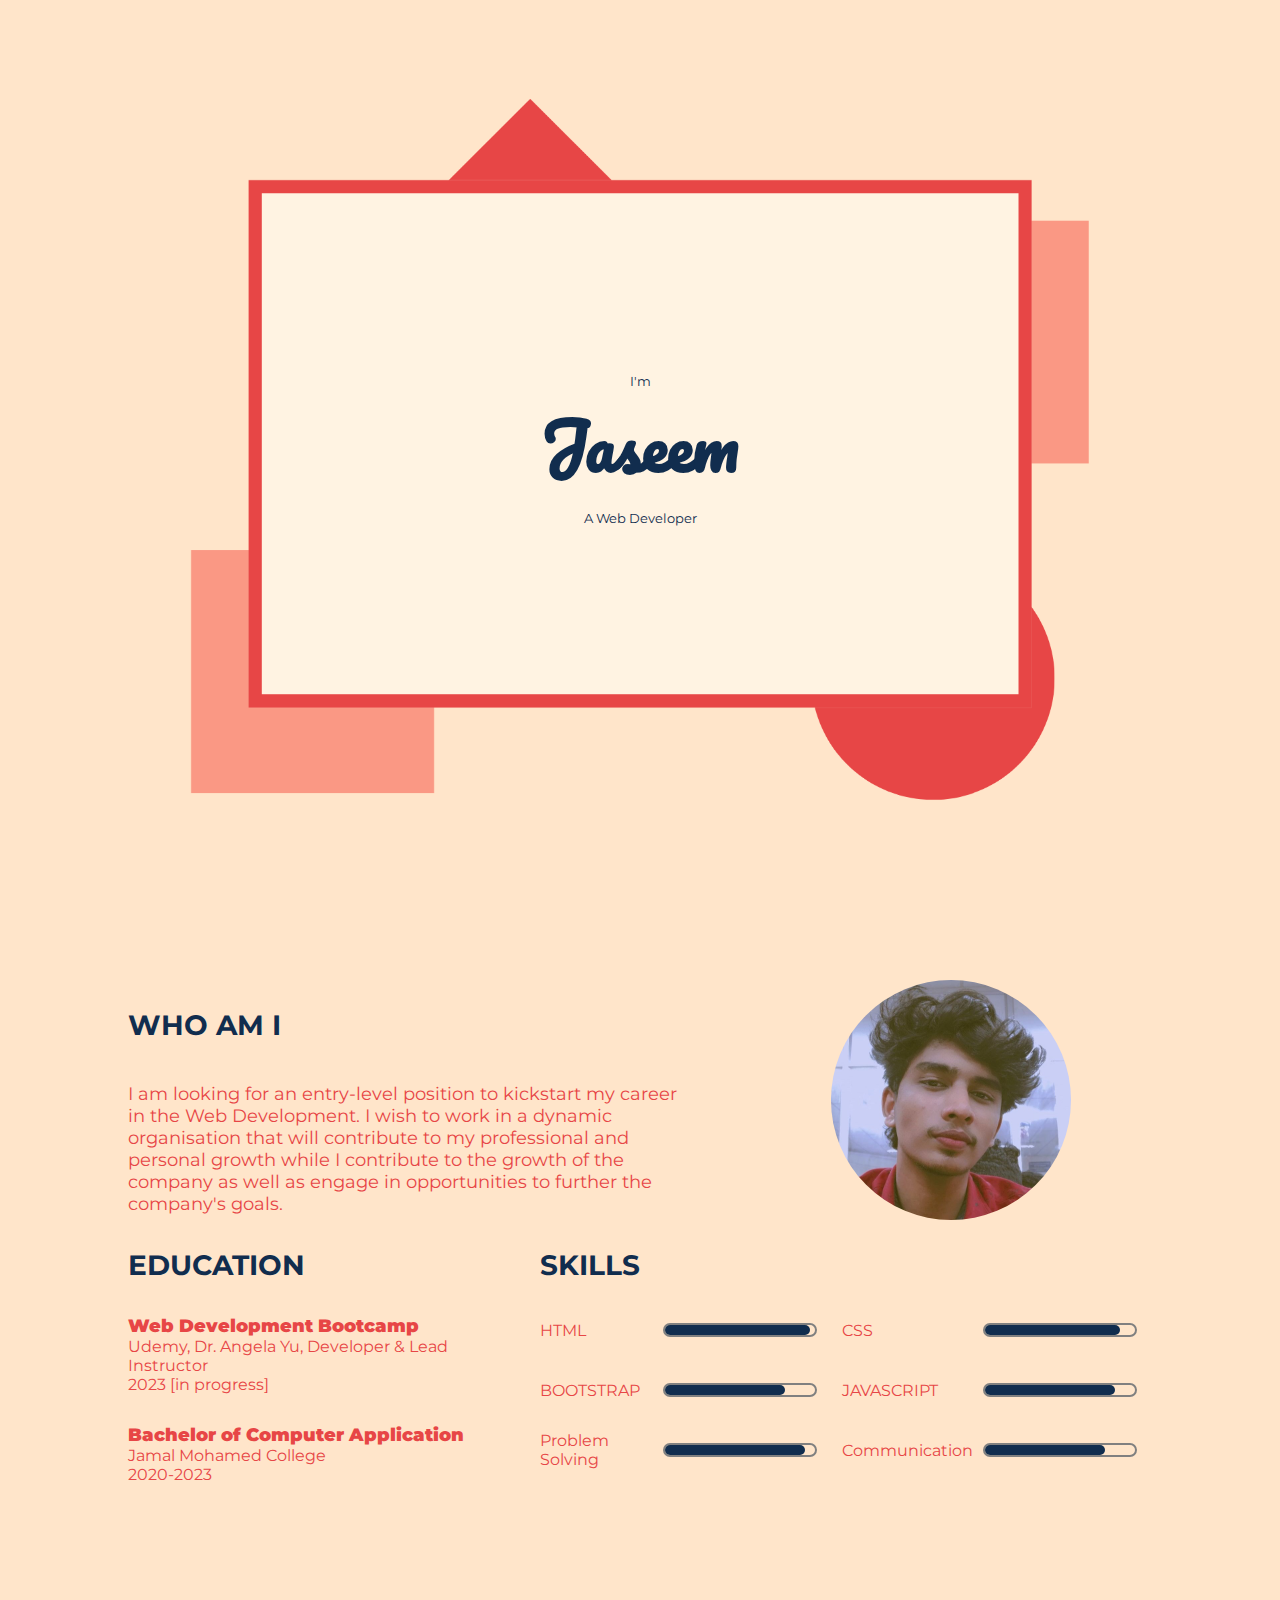
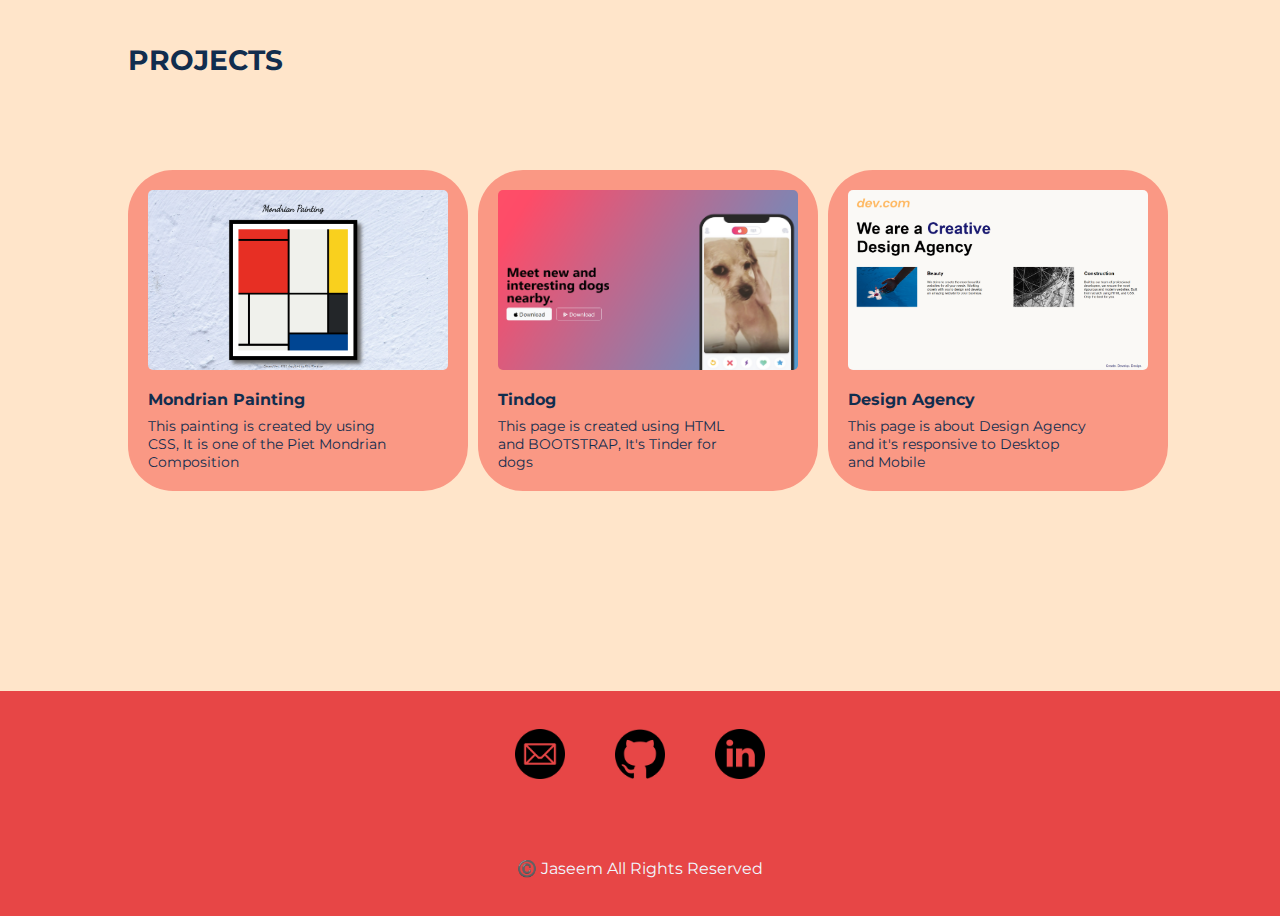
==== index.html @ bd9bafa2 "Add files via upload" ====
<!DOCTYPE html>
<html lang="en">
<head>
    <meta charset="UTF-8">
    <meta name="viewport" content="width=device-width,initial-scale=1">
    <title>Portfolio</title>
    <link rel="preconnect" href="https://fonts.googleapis.com">
    <link rel="preconnect" href="https://fonts.gstatic.com" crossorigin>
    <link href="https://fonts.googleapis.com/css2?family=Montserrat&family=Pacifico&display=swap" rel="stylesheet">
    <link rel="stylesheet" href="./style.css">
    <link rel="shortcut icon" href="img/favicon.png" type="image/x-icon">
</head>
<body>
    <section class="container-one">
        <div class="hero">
            <img src="./img/background-design.png" alt="design" width="950px" draggable="false" class="design-photo">
            <div class="hero-content">
                <p>I'm</p>
                <h1>Jaseem</h1>
                <p>A Web Developer</p>
            </div>
        </div>
    </section>

    
    <section class="container-two">
        <div class="resume">

            <h2 class="sub-heading about-me-heading">WHO AM I</h2>
            
            <div class="profile">
                <img src="./img/profile.jpg" alt="profile" class="profile-photo">
            </div>

            <div class="about-me">
                <p class="about-me-desc">I am looking for an entry-level position to kickstart my career in the Web Development. I wish to work in a dynamic
                    organisation that will contribute to my professional and personal growth while I contribute to the growth of the company
                    as well as engage in opportunities to further the company's goals.</p>
            </div>

            <h2 class="sub-heading education-heading">EDUCATION</h2>

            <div class="education">
                <div class="course">
                    <p class="course-name" >Web Development Bootcamp</p>
                    <p class="course-tutor">Udemy, Dr. Angela Yu, Developer & Lead Instructor <br>
                    2023 [in progress]</p>
                </div>
                <div class="course">
                    <p class="course-name">Bachelor of Computer Application</p>
                    <p class="course-tutor">Jamal Mohamed College <br>
                    2020-2023</p>
                </div>
            </div>

            <h2 class="sub-heading skills-heading"> SKILLS</h2>

            <div class="skills">
                
                    <p class="skill">HTML</p>
                    <div class="outline one">
                        <div class="progress-bar html-bar"></div>
                    </div>
                
                    <p class="skill">CSS</p>
                    <div class="outline two">
                        <div class="progress-bar css-bar"></div>
                    </div>
                
                    <p class="skill">BOOTSTRAP</p>
                    <div class="outline three">
                        <div class="progress-bar bootstrap-bar"></div>
                    </div>
                
                    <p class="skill">JAVASCRIPT</p>
                    <div class="outline four">
                        <div class="progress-bar javascript-bar"></div>
                    </div>
                
                    <p class="skill">Problem Solving</p>
                    <div class="outline five">
                        <div class="progress-bar problem-solving-bar"></div>
                    </div>
                
                    <p class="skill">Communication</p>
                    <div class="outline six">
                        <div class="progress-bar communication-bar"></div>
                    </div>
                
            </div>
        </div>
    </section>
    <section class="container-three">
        <div class="projects-container">
            <h2 class="sub-heading project-heading">PROJECTS</h2>
            <div class="projects-list">
                <div class="project">
                    <a href="./Projects/Mondrian Paint/index.html">
                        <img src="./img/mondrian-painting.png" alt="Mondrian Painting">
                    </a> 
                    <h3>Mondrian Painting</h3>
                    <p>This painting is created by using CSS, It is one of the Piet Mondrian Composition</p>
                </div>
                <div class="project">
                    <a href="./Projects/Tindog/index.html">
                        <img src="./img/tindog.png" alt="Tindog">
                    </a>
                    <h3>Tindog</h3>
                    <p>This page is created using HTML and BOOTSTRAP, It's Tinder for dogs</p>
                </div>
                <div class="project">
                    <a href="./Projects/Web Agency/index.html">
                        <img src="./img/design-agency.png" alt="Design Agency">
                    </a>
                    <h3>Design Agency</h3>
                    <p>This page is about Design Agency and it's responsive to Desktop and Mobile</p>
                </div>
            </div>
        </div>
    </section>

    <section class="footer">
    <div class="footer-container">
        <div class="links">
            <a href="mailto:jaseem.bca@gmail.com">
                <img src="./img/email.png" alt="e-mail">
            </a>
            <a href="https://github.com/JaseemProf">
                <img src="./img/github.png" alt="github">
            </a>
            <a href="https://www.linkedin.com/in/jaseemprof/">
                <img src="./img/linkedin.png" alt="linkedin">
            </a>
            
            
        </div>

        <p class="copyright">©️ Jaseem All Rights Reserved</p>
    </div>
    </section>
</body>
</html>
---- style.css ----
body{
    margin: 0;
    background-color: #FFE5CA;
}

h1{
    font-family: 'Pacifico', cursive;
}
h2,h3,p{
    font-family: 'Montserrat', sans-serif;
}

/* Heroes Section */

.hero {
    height: 100vh;
    display: flex;
    justify-content: center;
    align-items: center;

}

.design-photo {
    position: absolute;
}

.hero-content {
    position: relative;
    display: flex;
    flex-direction: column;
    align-items: center;
    color: #112D4E;
}

.hero-content h1 {
    font-size: 50px;
    margin: 0;
    margin-bottom: 10px;
}

.hero-content p {
    margin: 0;
}

/* Resume Section */

.container-two{
    height: 80vh;
    width: 100%;
    display: flex;
    justify-content: center;
    align-items: center;
}

.resume{
    width: 80%;
    display: grid;
    grid-template: 70px 150px 50px 250px / 2fr 200px 2fr;
    gap: 10px;
}

.about-me-heading{
    grid-column: span 2;
}
.about-me{
    grid-column: span 2;
}


.profile{
    grid-row: span 2;
    display: flex;
    justify-content: center;
    align-items: center;
}
.profile-photo{
    width: 15rem;
    border-radius: 50%;
}

.skills-heading{
    grid-column: span 2;
}
.education{
    order: 1;
}

.about-me-desc{
    color:#E74646 ;
    font-size: 18px;
    width: 90%;
}

.course p{
    margin: 0;
}
.course{
    margin-top: 30px;
}

.course-name{
    color: #E74646;
    font-weight: 900;
    font-size: 18px;
    margin-bottom: 0;
}
.course-tutor{
    color: #E74646;
}

.skills{
    order: 2;
    grid-column: span 2;
    display: grid;
    grid-template: 1fr 1fr 1fr 1fr / 2fr 3fr 2fr 3fr;
    gap: 10px;
    margin-top: 20px;
}

.sub-heading{
    font-size: 28px;    
    color: #112D4E;
}

.outline {
    border: 2px solid gray;
    border-radius: 20px;
    width: 150px;
    height: 10px;
    margin: auto 0;
}
.skill{
    margin: auto 0;
    color: #E74646;
}


.progress-bar {
    height: 10px;
    border-radius: 20px;
    background-color: #112D4E;
}

.html-bar {
    width: 145px;
}

.css-bar {
    width: 135px;
}

.bootstrap-bar {
    width: 120px;
}

.javascript-bar {
    width: 130px;
}

.problem-solving-bar {
    width: 140px;
}
.communication-bar {
    width: 120px;
}

/* Project Section */

.container-three{
    
    display: flex;
    justify-content: center;
    align-items: center;
}

.projects-container{
    display: grid;
    grid-template: 150px auto / auto;
    width: 80%;
}

.project-heading{
    margin-bottom: 40px;
}

.projects-list{
    display: flex;
    gap: 10px;
    justify-content: space-between;
}

.project{
    width: 300px;
    background-color: #FA9884;
    padding: 20px;
    border-radius: 45px;
    color: #112D4E;
}

.project img{
    width: 300px;
    height: 180px;
    border-radius: 5px;

}

.project h3{
    margin-bottom: 8px;
    font-size: 16px;
}

.project p{
    margin: 0;
    width: 80%;
    font-size: 14px;
}

/* Footer Section */

.footer-container{
    height: 25vh;
    background-color: #E74646;
    margin-top: 200px;
    display: flex;
    flex-direction: column;
    align-items: center;
    justify-content: space-around;
}
.links{
    min-width: 250px;
    display: flex;
    justify-content: space-between;
    align-items: flex-start;
}
.links img{
    width: 50px;
}
.copyright{
    margin: 0;
    color: aliceblue;
}

/* Responsive Section */

@media (max-width:1400px) {
    .design-photo {
        width: 900px;
    }

    .hero-content h1 {
        font-size: 4rem;
    }

    .hero-content p {
        font-size: 0.8rem;
    }
}

@media (max-width:1200px) {
    .design-photo {
        width: 800px;
    }

    .hero-content h1 {
        font-size: 3rem;
    }
}

@media(max-width:996px) {
    .container-two{
        height: auto;
        align-items: flex-start;
    }
    .container-three{
        /* height: auto; */
        align-items: flex-start;
    }
    .hero {
        height: 50vh;
    }
    .design-photo {
        width: 650px;
    }
    
    .hero-content h1 {
        font-size: 2.5rem;
    }

    .hero-content p {
        font-size: 0.6rem;
    }
    .resume {
        width: 80%;
        display: grid;
        /* grid-template: 60px 250px 150px 40px 200px 40px 350px / 500px; */
        grid-template: 1fr 3fr 1.5fr 1fr 2fr 1fr 5fr / 500px;
        gap: 10px;
    }
    .profile {
        grid-row: 2;
        display: inline;
    }
    .sub-heading{
        grid-column: span 2;
    }
    .education{
        order: 0;
    }
    .course{
        margin: 0;
        margin-bottom: 30px;
    }

    .skills{
        grid-template: repeat(6, 1fr) / 1fr 2fr;
        margin: 0;
    }

    .projects-container{
        grid-template: 100px auto / auto;
    }
    .projects-list{
        flex-direction: column;
        justify-content: space-around;
    }
    .project{
        width: 80%;
        margin-bottom: 30px;
    }
    .project img{
        width: 100%;
        height: auto;
    }
    .footer-container{
        margin: 0;
    }
}

@media(max-width:768px) {
    .design-photo {
        width: 500px;
    }

    .hero-content h1 {
        font-size: 2rem;
    }

}

@media (max-width:576px) {
    .hero {
        height: 50vh;
    }

    .design-photo {
        width: 300px;
    }

    .hero-content h1 {
        font-size: 1.5rem;
        margin-bottom: 5px;
    }
    .profile-photo{
        width: 150px;
    }
    .resume{
        grid-template: 0.3fr 0.5fr 1fr 0.3fr 1fr 0.3fr 2fr / 300px ;
    }
    .sub-heading{
        font-size: 1.5rem;
    }
    .about-me-desc , .education, .skill {
        font-size: 15px;
    }
    .links img{
        width: 40px;
    }
    .copyright{
        font-size: 12px;
    }



}
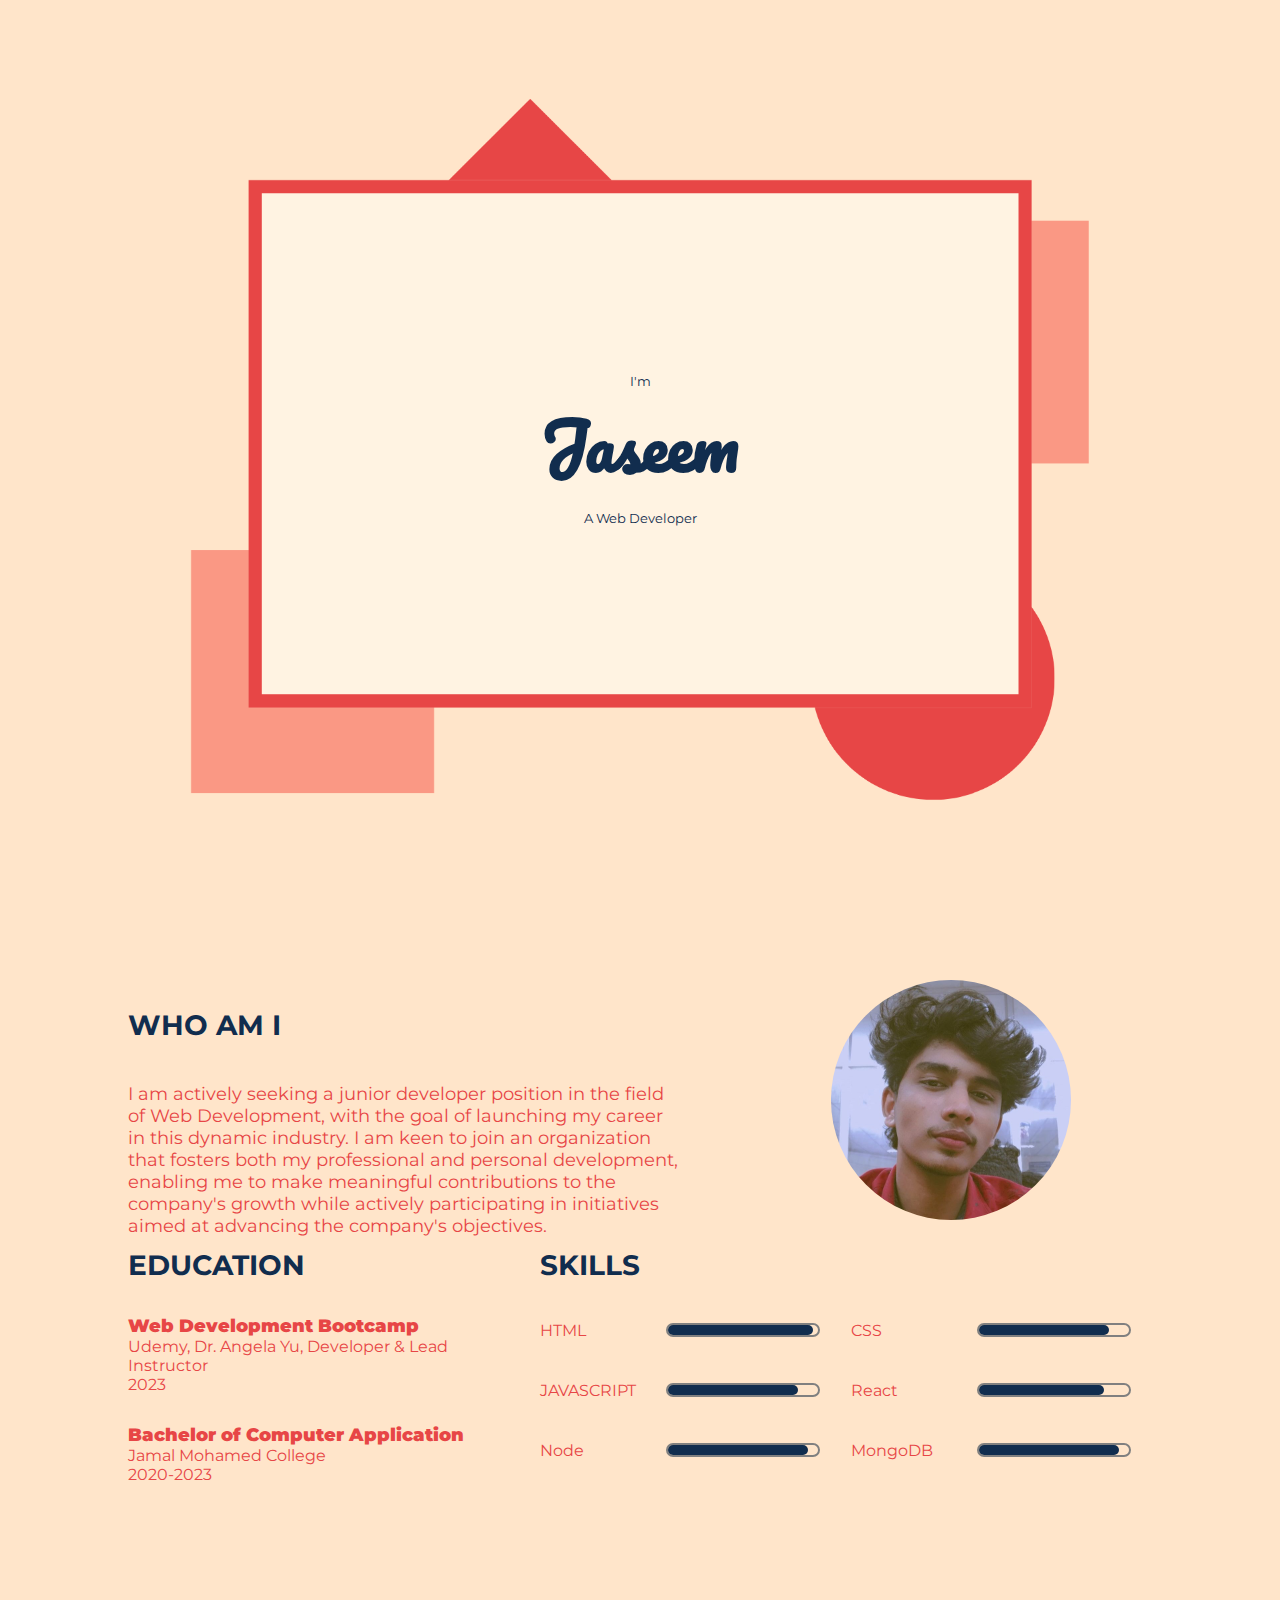
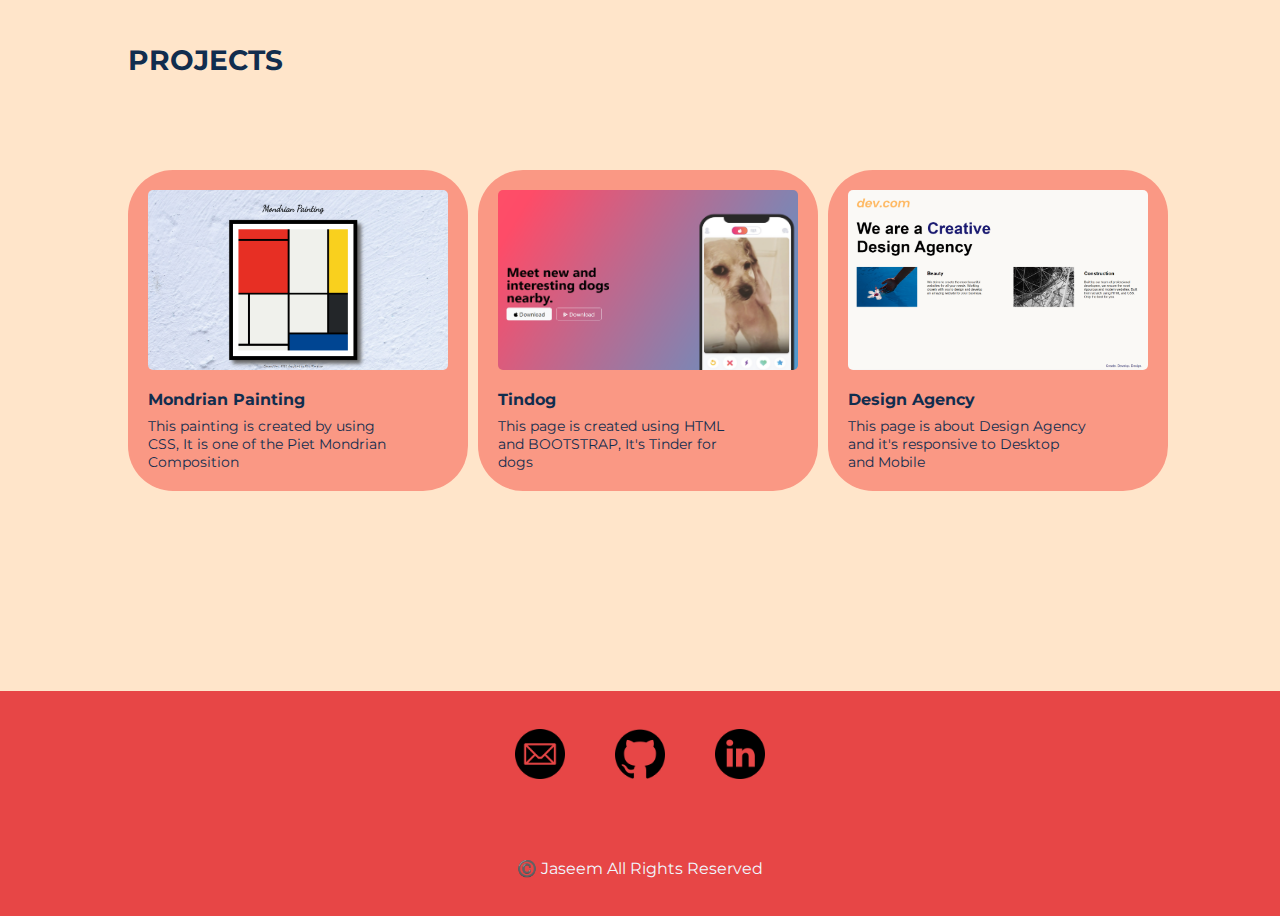
==== commit 6cca85ff: "update profile" ====
--- a/index.html
+++ b/index.html
@@ -1,142 +1,165 @@
 <!DOCTYPE html>
 <html lang="en">
-<head>
-    <meta charset="UTF-8">
-    <meta name="viewport" content="width=device-width,initial-scale=1">
+  <head>
+    <meta charset="UTF-8" />
+    <meta name="viewport" content="width=device-width,initial-scale=1" />
     <title>Portfolio</title>
-    <link rel="preconnect" href="https://fonts.googleapis.com">
-    <link rel="preconnect" href="https://fonts.gstatic.com" crossorigin>
-    <link href="https://fonts.googleapis.com/css2?family=Montserrat&family=Pacifico&display=swap" rel="stylesheet">
-    <link rel="stylesheet" href="./style.css">
-    <link rel="shortcut icon" href="img/favicon.png" type="image/x-icon">
-</head>
-<body>
+    <link rel="preconnect" href="https://fonts.googleapis.com" />
+    <link rel="preconnect" href="https://fonts.gstatic.com" crossorigin />
+    <link
+      href="https://fonts.googleapis.com/css2?family=Montserrat&family=Pacifico&display=swap"
+      rel="stylesheet"
+    />
+    <link rel="stylesheet" href="./style.css" />
+    <link rel="shortcut icon" href="img/favicon.png" type="image/x-icon" />
+  </head>
+  <body>
     <section class="container-one">
-        <div class="hero">
-            <img src="./img/background-design.png" alt="design" width="950px" draggable="false" class="design-photo">
-            <div class="hero-content">
-                <p>I'm</p>
-                <h1>Jaseem</h1>
-                <p>A Web Developer</p>
-            </div>
+      <div class="hero">
+        <img
+          src="./img/background-design.png"
+          alt="design"
+          width="950px"
+          draggable="false"
+          class="design-photo"
+        />
+        <div class="hero-content">
+          <p>I'm</p>
+          <h1>Jaseem</h1>
+          <p>A Web Developer</p>
         </div>
+      </div>
     </section>
 
-    
     <section class="container-two">
-        <div class="resume">
+      <div class="resume">
+        <h2 class="sub-heading about-me-heading">WHO AM I</h2>
 
-            <h2 class="sub-heading about-me-heading">WHO AM I</h2>
-            
-            <div class="profile">
-                <img src="./img/profile.jpg" alt="profile" class="profile-photo">
-            </div>
+        <div class="profile">
+          <img src="./img/profile.jpg" alt="profile" class="profile-photo" />
+        </div>
 
-            <div class="about-me">
-                <p class="about-me-desc">I am looking for an entry-level position to kickstart my career in the Web Development. I wish to work in a dynamic
-                    organisation that will contribute to my professional and personal growth while I contribute to the growth of the company
-                    as well as engage in opportunities to further the company's goals.</p>
-            </div>
+        <div class="about-me">
+          <p class="about-me-desc">
+            I am actively seeking a junior developer position in the field of
+            Web Development, with the goal of launching my career in this
+            dynamic industry. I am keen to join an organization that fosters
+            both my professional and personal development, enabling me to make
+            meaningful contributions to the company's growth while actively
+            participating in initiatives aimed at advancing the company's
+            objectives.
+          </p>
+        </div>
 
-            <h2 class="sub-heading education-heading">EDUCATION</h2>
+        <h2 class="sub-heading education-heading">EDUCATION</h2>
 
-            <div class="education">
-                <div class="course">
-                    <p class="course-name" >Web Development Bootcamp</p>
-                    <p class="course-tutor">Udemy, Dr. Angela Yu, Developer & Lead Instructor <br>
-                    2023 [in progress]</p>
-                </div>
-                <div class="course">
-                    <p class="course-name">Bachelor of Computer Application</p>
-                    <p class="course-tutor">Jamal Mohamed College <br>
-                    2020-2023</p>
-                </div>
-            </div>
+        <div class="education">
+          <div class="course">
+            <p class="course-name">Web Development Bootcamp</p>
+            <p class="course-tutor">
+              Udemy, Dr. Angela Yu, Developer & Lead Instructor <br />
+              2023
+            </p>
+          </div>
+          <div class="course">
+            <p class="course-name">Bachelor of Computer Application</p>
+            <p class="course-tutor">
+              Jamal Mohamed College <br />
+              2020-2023
+            </p>
+          </div>
+        </div>
 
-            <h2 class="sub-heading skills-heading"> SKILLS</h2>
+        <h2 class="sub-heading skills-heading">SKILLS</h2>
 
-            <div class="skills">
-                
-                    <p class="skill">HTML</p>
-                    <div class="outline one">
-                        <div class="progress-bar html-bar"></div>
-                    </div>
-                
-                    <p class="skill">CSS</p>
-                    <div class="outline two">
-                        <div class="progress-bar css-bar"></div>
-                    </div>
-                
-                    <p class="skill">BOOTSTRAP</p>
-                    <div class="outline three">
-                        <div class="progress-bar bootstrap-bar"></div>
-                    </div>
-                
-                    <p class="skill">JAVASCRIPT</p>
-                    <div class="outline four">
-                        <div class="progress-bar javascript-bar"></div>
-                    </div>
-                
-                    <p class="skill">Problem Solving</p>
-                    <div class="outline five">
-                        <div class="progress-bar problem-solving-bar"></div>
-                    </div>
-                
-                    <p class="skill">Communication</p>
-                    <div class="outline six">
-                        <div class="progress-bar communication-bar"></div>
-                    </div>
-                
-            </div>
+        <div class="skills">
+          <p class="skill">HTML</p>
+          <div class="outline one">
+            <div class="progress-bar html-bar"></div>
+          </div>
+
+          <p class="skill">CSS</p>
+          <div class="outline two">
+            <div class="progress-bar css-bar"></div>
+          </div>
+
+          <p class="skill">JAVASCRIPT</p>
+          <div class="outline four">
+            <div class="progress-bar javascript-bar"></div>
+          </div>
+
+          <p class="skill">React</p>
+          <div class="outline three">
+            <div class="progress-bar react-bar"></div>
+          </div>
+
+
+          <p class="skill">Node</p>
+          <div class="outline five">
+            <div class="progress-bar node-bar"></div>
+          </div>
+
+          <p class="skill">MongoDB</p>
+          <div class="outline six">
+            <div class="progress-bar mongodb-bar"></div>
+          </div>
         </div>
+      </div>
     </section>
     <section class="container-three">
-        <div class="projects-container">
-            <h2 class="sub-heading project-heading">PROJECTS</h2>
-            <div class="projects-list">
-                <div class="project">
-                    <a href="./Projects/Mondrian Paint/index.html">
-                        <img src="./img/mondrian-painting.png" alt="Mondrian Painting">
-                    </a> 
-                    <h3>Mondrian Painting</h3>
-                    <p>This painting is created by using CSS, It is one of the Piet Mondrian Composition</p>
-                </div>
-                <div class="project">
-                    <a href="./Projects/Tindog/index.html">
-                        <img src="./img/tindog.png" alt="Tindog">
-                    </a>
-                    <h3>Tindog</h3>
-                    <p>This page is created using HTML and BOOTSTRAP, It's Tinder for dogs</p>
-                </div>
-                <div class="project">
-                    <a href="./Projects/Web Agency/index.html">
-                        <img src="./img/design-agency.png" alt="Design Agency">
-                    </a>
-                    <h3>Design Agency</h3>
-                    <p>This page is about Design Agency and it's responsive to Desktop and Mobile</p>
-                </div>
-            </div>
+      <div class="projects-container">
+        <h2 class="sub-heading project-heading">PROJECTS</h2>
+        <div class="projects-list">
+          <div class="project">
+            <a href="./Projects/Mondrian Paint/index.html">
+              <img src="./img/mondrian-painting.png" alt="Mondrian Painting" />
+            </a>
+            <h3>Mondrian Painting</h3>
+            <p>
+              This painting is created by using CSS, It is one of the Piet
+              Mondrian Composition
+            </p>
+          </div>
+          <div class="project">
+            <a href="./Projects/Tindog/index.html">
+              <img src="./img/tindog.png" alt="Tindog" />
+            </a>
+            <h3>Tindog</h3>
+            <p>
+              This page is created using HTML and BOOTSTRAP, It's Tinder for
+              dogs
+            </p>
+          </div>
+          <div class="project">
+            <a href="./Projects/Web Agency/index.html">
+              <img src="./img/design-agency.png" alt="Design Agency" />
+            </a>
+            <h3>Design Agency</h3>
+            <p>
+              This page is about Design Agency and it's responsive to Desktop
+              and Mobile
+            </p>
+          </div>
         </div>
+      </div>
     </section>
 
     <section class="footer">
-    <div class="footer-container">
+      <div class="footer-container">
         <div class="links">
-            <a href="mailto:jaseem.bca@gmail.com">
-                <img src="./img/email.png" alt="e-mail">
-            </a>
-            <a href="https://github.com/JaseemProf">
-                <img src="./img/github.png" alt="github">
-            </a>
-            <a href="https://www.linkedin.com/in/jaseemprof/">
-                <img src="./img/linkedin.png" alt="linkedin">
-            </a>
-            
-            
+          <a href="mailto:jaseem.bca@gmail.com">
+            <img src="./img/email.png" alt="e-mail" />
+          </a>
+          <a href="https://github.com/JaseemProf">
+            <img src="./img/github.png" alt="github" />
+          </a>
+          <a href="https://www.linkedin.com/in/jaseemprof/">
+            <img src="./img/linkedin.png" alt="linkedin" />
+          </a>
         </div>
 
         <p class="copyright">©️ Jaseem All Rights Reserved</p>
-    </div>
+      </div>
     </section>
-</body>
-</html>+  </body>
+</html>
--- a/style.css
+++ b/style.css
@@ -146,22 +146,22 @@
 }
 
 .css-bar {
-    width: 135px;
-}
-
-.bootstrap-bar {
-    width: 120px;
+    width: 130px;
+}
+
+.react-bar {
+    width: 125px;
 }
 
 .javascript-bar {
     width: 130px;
 }
 
-.problem-solving-bar {
+.node-bar {
     width: 140px;
 }
-.communication-bar {
-    width: 120px;
+.mongodb-bar {
+    width: 140px;
 }
 
 /* Project Section */
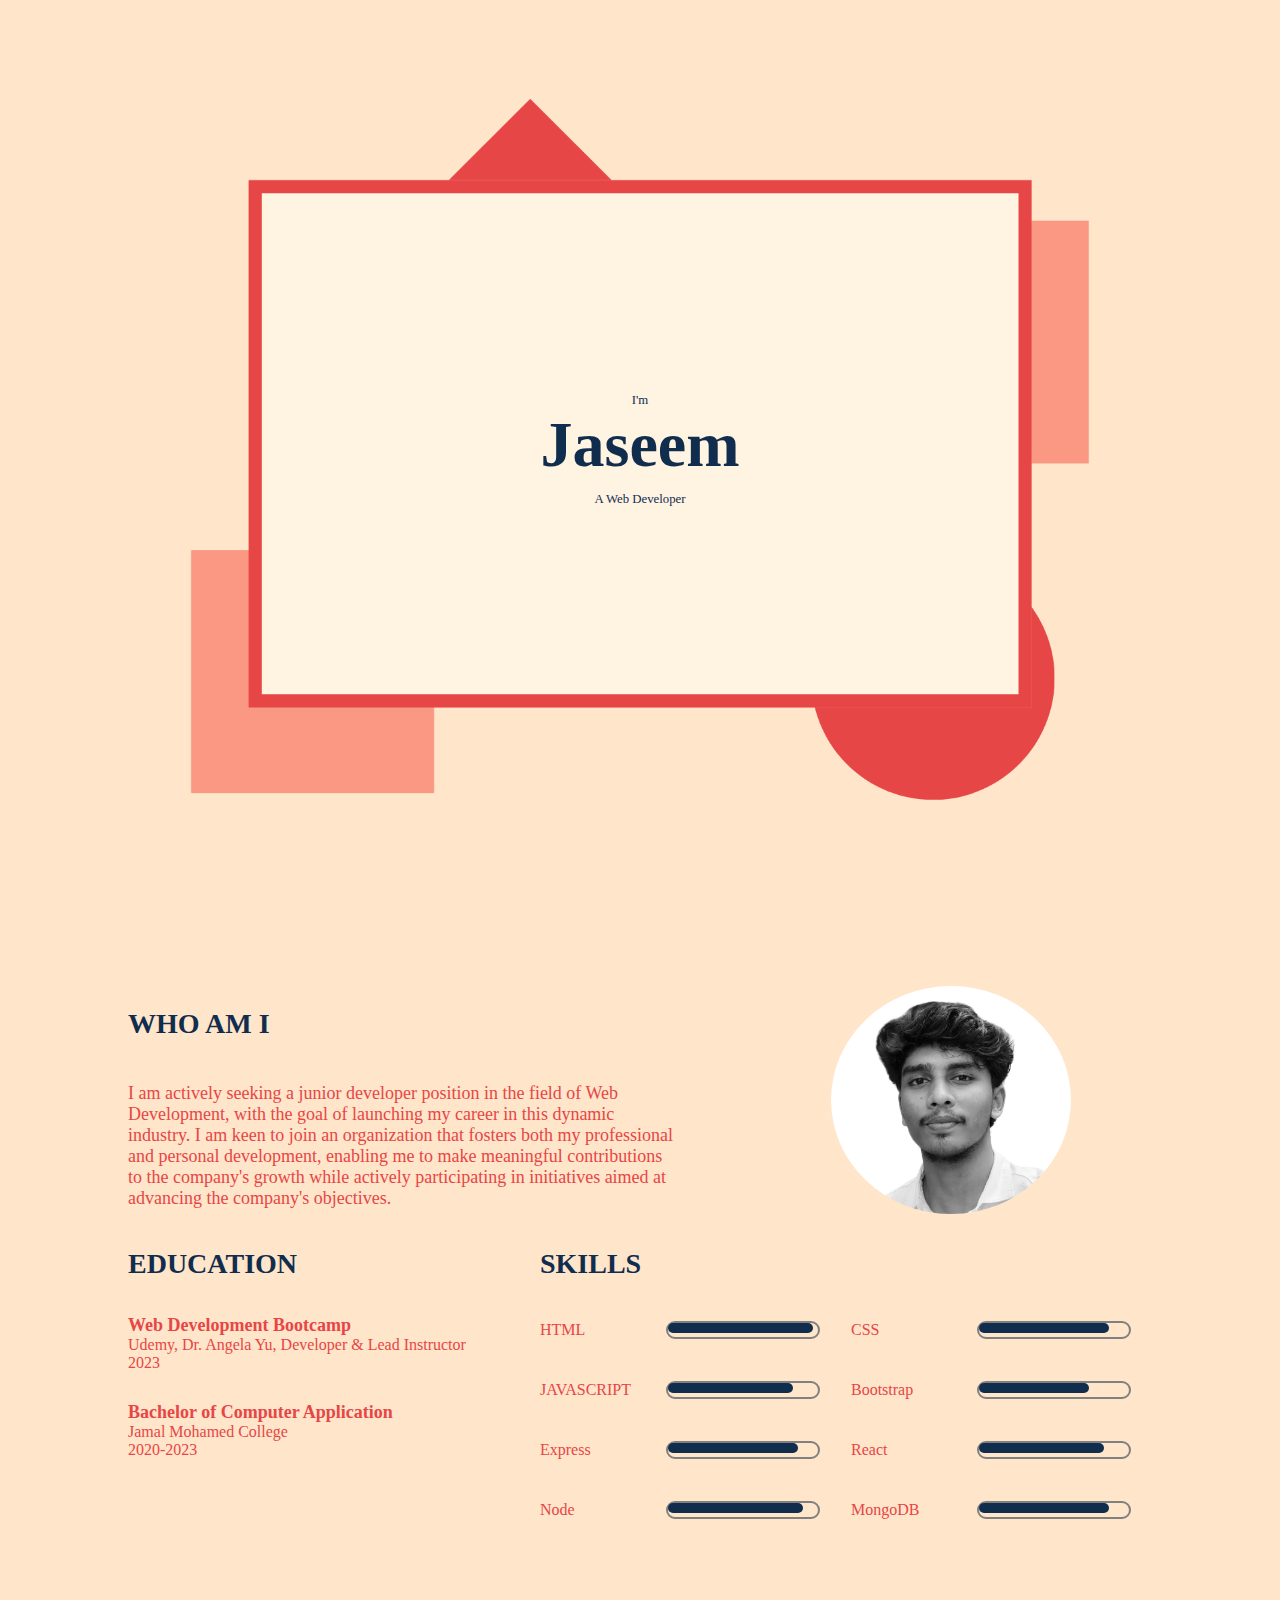
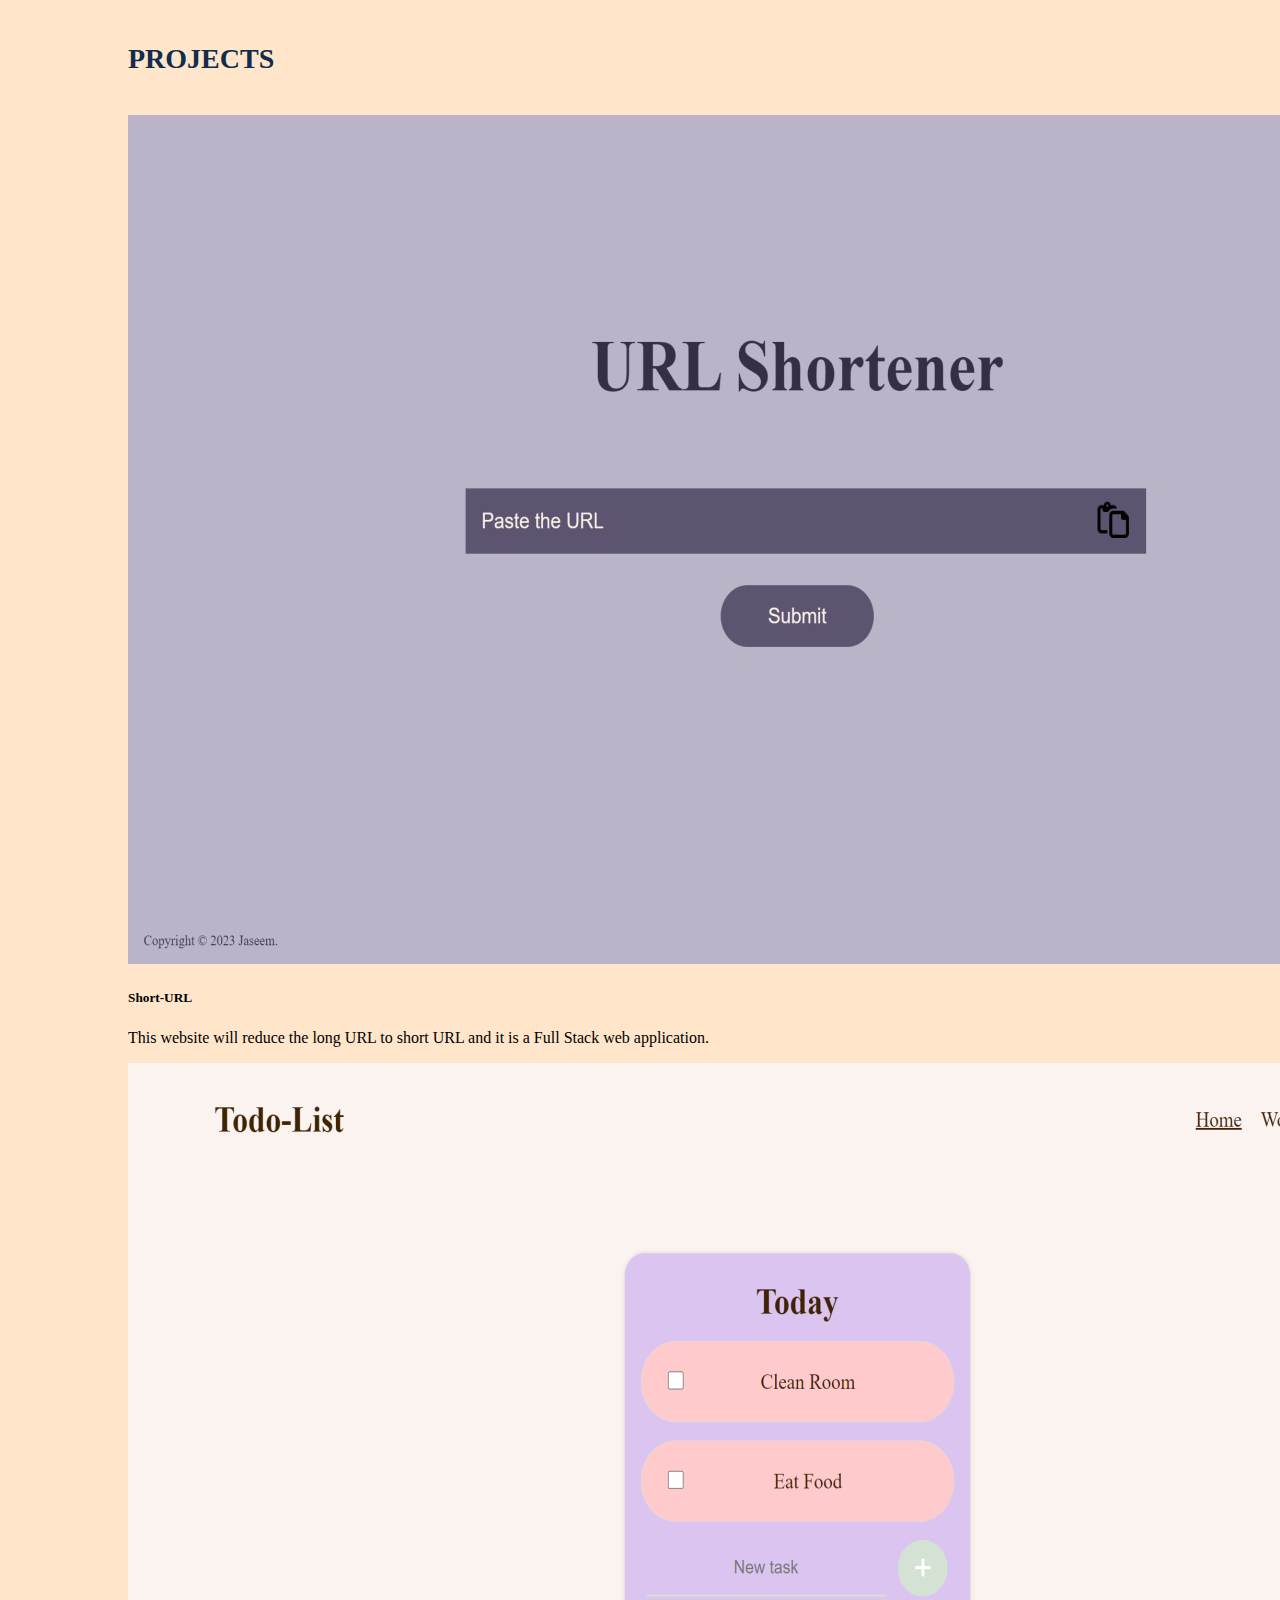
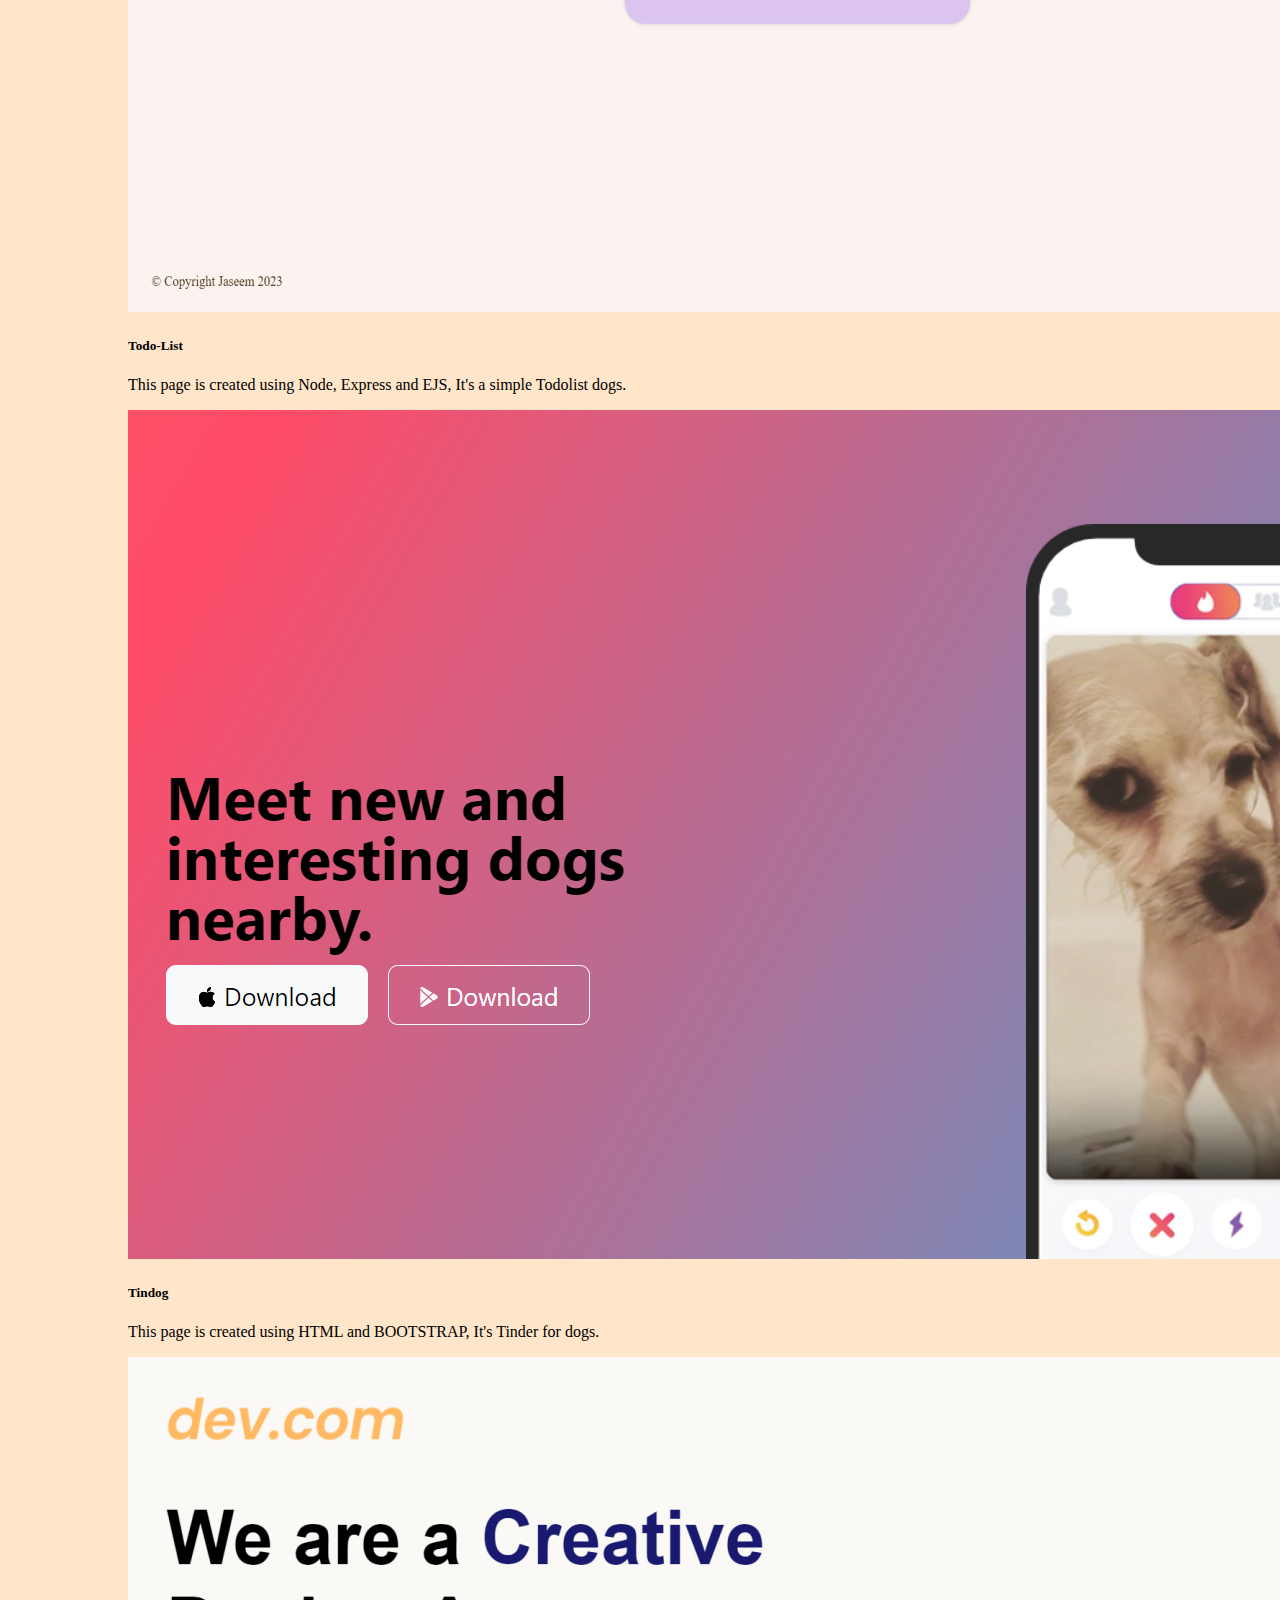
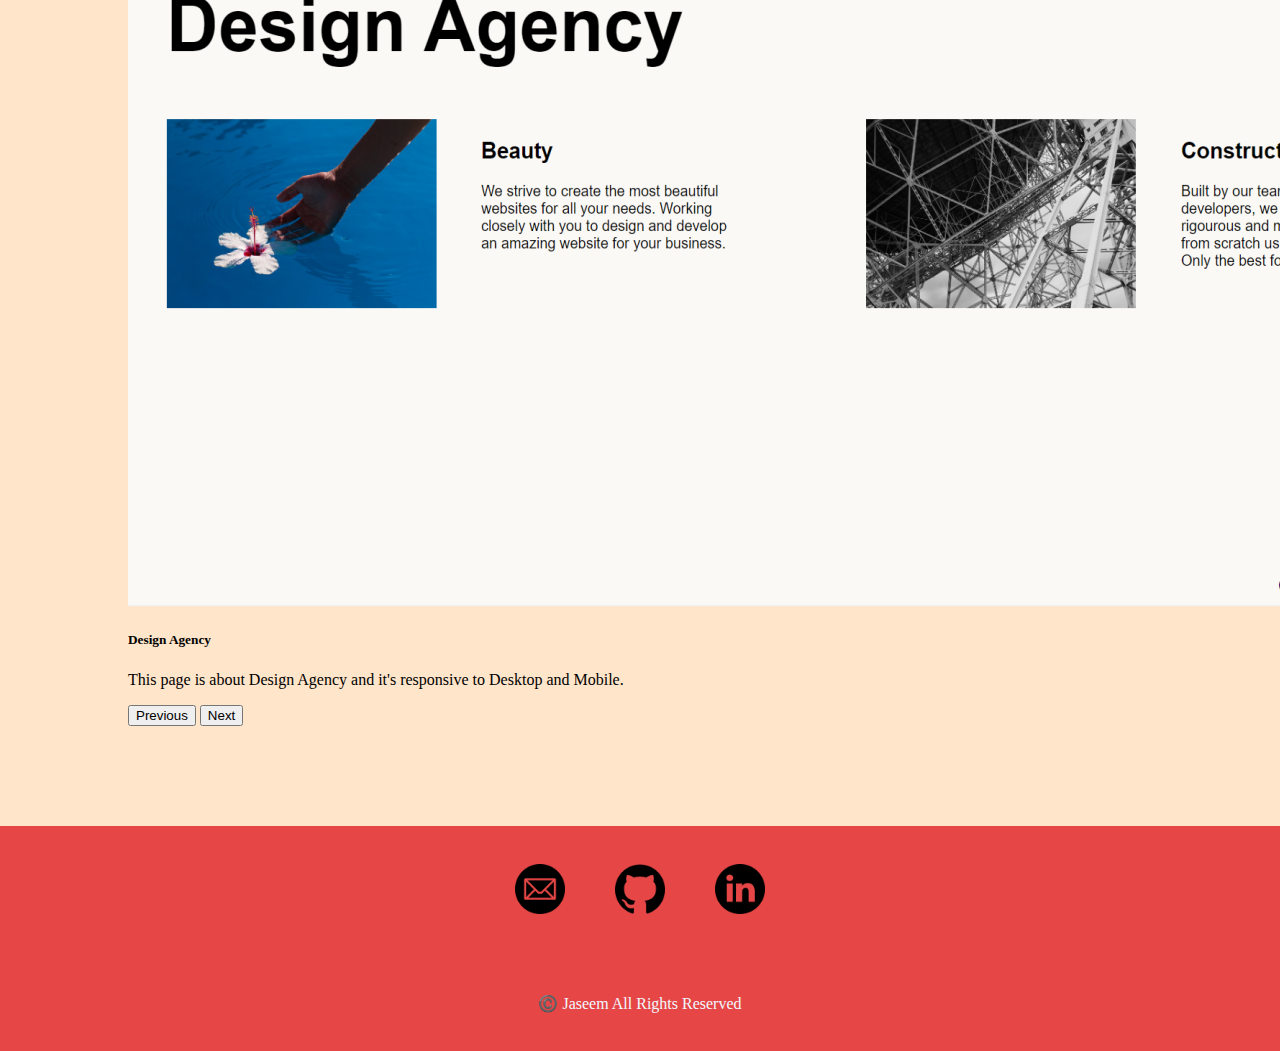
==== commit ad53478c: "update profile and project and UI" ====
--- a/index.html
+++ b/index.html
@@ -4,6 +4,12 @@
     <meta charset="UTF-8" />
     <meta name="viewport" content="width=device-width,initial-scale=1" />
     <title>Portfolio</title>
+    <link
+      href="https://cdn.jsdelivr.net/npm/bootstrap@5.3.2/dist/css/bootstrap.min.css"
+      rel="stylesheet"
+      integrity="sha384-T3c6CoIi6uLrA9TneNEoa7RxnatzjcDSCmG1MXxSR1GAsXEV/Dwwykc2MPK8M2HN"
+      crossorigin="anonymous"
+    />
     <link rel="preconnect" href="https://fonts.googleapis.com" />
     <link rel="preconnect" href="https://fonts.gstatic.com" crossorigin />
     <link
@@ -36,7 +42,7 @@
         <h2 class="sub-heading about-me-heading">WHO AM I</h2>
 
         <div class="profile">
-          <img src="./img/profile.jpg" alt="profile" class="profile-photo" />
+          <img src="./img/profile.jpeg" alt="profile" class="profile-photo" />
         </div>
 
         <div class="about-me">
@@ -88,12 +94,21 @@
             <div class="progress-bar javascript-bar"></div>
           </div>
 
+          <p class="skill">Bootstrap</p>
+          <div class="outline five">
+            <div class="progress-bar bootstrap-bar"></div>
+          </div>
+          
+          <p class="skill">Express</p>
+          <div class="outline five">
+            <div class="progress-bar express-bar"></div>
+          </div>
+          
           <p class="skill">React</p>
           <div class="outline three">
             <div class="progress-bar react-bar"></div>
           </div>
 
-
           <p class="skill">Node</p>
           <div class="outline five">
             <div class="progress-bar node-bar"></div>
@@ -109,7 +124,7 @@
     <section class="container-three">
       <div class="projects-container">
         <h2 class="sub-heading project-heading">PROJECTS</h2>
-        <div class="projects-list">
+        <!-- <div class="projects-list">
           <div class="project">
             <a href="./Projects/Mondrian Paint/index.html">
               <img src="./img/mondrian-painting.png" alt="Mondrian Painting" />
@@ -140,6 +155,107 @@
               and Mobile
             </p>
           </div>
+        </div> -->
+        <div class="container">
+          <div
+            id="carouselExampleCaptions"
+            class="carousel carousel-dark slide"
+            data-bs-ride="carousel"
+          >
+            <div class="carousel-inner">
+              <div class="carousel-item active">
+                <a
+                  target="#"
+                  href="https://64f1e538099ed86b9afa52e7--astounding-gumdrop-c3b8de.netlify.app/"
+                >
+                  <img
+                    src="./img/project-1.png"
+                    class="d-block w-100"
+                    alt="short-url"
+                  />
+                </a>
+                <div class="carousel-caption d-none d-md-block caption">
+                  <h5>Short-URL</h5>
+                  <p>
+                    This website will reduce the long URL to short URL and it is
+                    a Full Stack web application.
+                  </p>
+                </div>
+              </div>
+              <div class="carousel-item">
+                <a target="#" href="https://todo-list-az7l.onrender.com/">
+                  <img
+                    src="./img/project-4.png"
+                    class="d-block w-100"
+                    alt="Todolist"
+                  />
+                </a>
+                <div class="carousel-caption d-none d-md-block caption">
+                  <h5>Todo-List</h5>
+                  <p>
+                    This page is created using Node, Express and EJS, It's a
+                    simple Todolist dogs.
+                  </p>
+                </div>
+              </div>
+              <div class="carousel-item">
+                <a target="#" href="./Projects/Tindog/index.html">
+                  <img
+                    src="./img/project-2.png"
+                    class="d-block w-100"
+                    alt="Tindog"
+                  />
+                </a>
+                <div class="carousel-caption d-none d-md-block caption">
+                  <h5>Tindog</h5>
+                  <p>
+                    This page is created using HTML and BOOTSTRAP, It's Tinder
+                    for dogs.
+                  </p>
+                </div>
+              </div>
+              <div class="carousel-item">
+                <a target="#" href="./Projects/Web Agency/index.html">
+                  <img
+                    src="./img/project-3.png"
+                    class="d-block w-100"
+                    alt="Design Agency"
+                  />
+                </a>
+                <div class="carousel-caption d-none d-md-block caption">
+                  <h5>Design Agency</h5>
+                  <p>
+                    This page is about Design Agency and it's responsive to
+                    Desktop and Mobile.
+                  </p>
+                </div>
+              </div>
+            </div>
+            <button
+              class="carousel-control-prev"
+              type="button"
+              data-bs-target="#carouselExampleCaptions"
+              data-bs-slide="prev"
+            >
+              <span
+                class="carousel-control-prev-icon"
+                aria-hidden="true"
+              ></span>
+              <span class="visually-hidden">Previous</span>
+            </button>
+            <button
+              class="carousel-control-next"
+              type="button"
+              data-bs-target="#carouselExampleCaptions"
+              data-bs-slide="next"
+            >
+              <span
+                class="carousel-control-next-icon"
+                aria-hidden="true"
+              ></span>
+              <span class="visually-hidden">Next</span>
+            </button>
+          </div>
         </div>
       </div>
     </section>
@@ -147,13 +263,13 @@
     <section class="footer">
       <div class="footer-container">
         <div class="links">
-          <a href="mailto:jaseem.bca@gmail.com">
+          <a target="#" href="mailto:jaseem.bca@gmail.com">
             <img src="./img/email.png" alt="e-mail" />
           </a>
-          <a href="https://github.com/JaseemProf">
+          <a target="#" href="https://github.com/JaseemProf">
             <img src="./img/github.png" alt="github" />
           </a>
-          <a href="https://www.linkedin.com/in/jaseemprof/">
+          <a target="#" href="https://www.linkedin.com/in/jaseemprof/">
             <img src="./img/linkedin.png" alt="linkedin" />
           </a>
         </div>
@@ -161,5 +277,10 @@
         <p class="copyright">©️ Jaseem All Rights Reserved</p>
       </div>
     </section>
+    <script
+      src="https://cdn.jsdelivr.net/npm/bootstrap@5.3.2/dist/js/bootstrap.bundle.min.js"
+      integrity="sha384-C6RzsynM9kWDrMNeT87bh95OGNyZPhcTNXj1NW7RuBCsyN/o0jlpcV8Qyq46cDfL"
+      crossorigin="anonymous"
+    ></script>
   </body>
 </html>
--- a/style.css
+++ b/style.css
@@ -1,384 +1,395 @@
-body{
-    margin: 0;
-    background-color: #FFE5CA;
-}
-
-h1{
-    font-family: 'Pacifico', cursive;
-}
-h2,h3,p{
-    font-family: 'Montserrat', sans-serif;
-}
+body {
+  margin: 0;
+  background-color: #ffe5ca;
+}
+
 
 /* Heroes Section */
 
 .hero {
-    height: 100vh;
-    display: flex;
-    justify-content: center;
-    align-items: center;
-
+  height: 100vh;
+  display: flex;
+  justify-content: center;
+  align-items: center;
 }
 
 .design-photo {
-    position: absolute;
+  position: absolute;
 }
 
 .hero-content {
-    position: relative;
-    display: flex;
-    flex-direction: column;
-    align-items: center;
-    color: #112D4E;
+  position: relative;
+  display: flex;
+  flex-direction: column;
+  align-items: center;
+  color: #112d4e;
 }
 
 .hero-content h1 {
-    font-size: 50px;
-    margin: 0;
-    margin-bottom: 10px;
+  font-size: 50px;
+  margin: 0;
+  margin-bottom: 10px;
 }
 
 .hero-content p {
-    margin: 0;
+  margin: 0;
 }
 
 /* Resume Section */
 
-.container-two{
-    height: 80vh;
-    width: 100%;
-    display: flex;
-    justify-content: center;
-    align-items: center;
-}
-
-.resume{
+.container-two {
+  height: 80vh;
+  width: 100%;
+  display: flex;
+  justify-content: center;
+  align-items: center;
+}
+
+.resume {
+  width: 80%;
+  display: grid;
+  grid-template: 70px 150px 50px 250px / 2fr 200px 2fr;
+  gap: 10px;
+}
+
+.about-me-heading {
+  grid-column: span 2;
+}
+.about-me {
+  grid-column: span 2;
+}
+
+.profile {
+  grid-row: span 2;
+  display: flex;
+  justify-content: center;
+  align-items: center;
+}
+.profile-photo {
+  width: 15rem;
+  border-radius: 50%;
+}
+
+.skills-heading {
+  grid-column: span 2;
+}
+.education {
+  order: 1;
+}
+
+.about-me-desc {
+  color: #e74646;
+  font-size: 18px;
+  width: 90%;
+}
+
+.course p {
+  margin: 0;
+}
+.course {
+  margin-top: 30px;
+}
+
+.course-name {
+  color: #e74646;
+  font-weight: 900;
+  font-size: 18px;
+  margin-bottom: 0;
+}
+.course-tutor {
+  color: #e74646;
+}
+
+.skills {
+  order: 2;
+  grid-column: span 2;
+  display: grid;
+  grid-template: 1fr 1fr 1fr 1fr / 2fr 3fr 2fr 3fr;
+  gap: 10px;
+  margin-top: 20px;
+}
+
+.sub-heading {
+  font-size: 28px;
+  color: #112d4e;
+}
+
+.outline {
+  border: 2px solid gray;
+  border-radius: 20px;
+  width: 150px;
+  height: 14px;
+  margin: auto 0;
+}
+.skill {
+  margin: auto 0;
+  color: #e74646;
+}
+
+.progress-bar {
+  height: 10px;
+  border-radius: 20px;
+  background-color: #112d4e;
+}
+
+.html-bar {
+  width: 145px;
+}
+
+.css-bar {
+  width: 130px;
+}
+
+.react-bar {
+  width: 125px;
+}
+
+.javascript-bar {
+  width: 125px;
+}
+
+.bootstrap-bar {
+  width: 110px;
+}
+.express-bar {
+  width: 130px;
+}
+.node-bar {
+  width: 135px;
+}
+.mongodb-bar {
+  width: 130px;
+}
+
+/* Project Section */
+
+.container-three {
+  display: flex;
+  justify-content: center;
+  align-items: center;
+}
+
+.projects-container {
+  display: grid;
+  grid-template: auto auto / auto;
+  width: 80%;
+}
+
+.project-heading {
+  margin-bottom: 40px;
+}
+.container {
+    width: 80%;
+}
+.projects-list {
+  display: flex;
+  gap: 10px;
+  justify-content: space-between;
+}
+
+.project {
+  width: 300px;
+  background-color: #fa9884;
+  padding: 20px;
+  border-radius: 45px;
+  color: #112d4e;
+}
+
+.project img {
+  width: 300px;
+  height: 180px;
+  border-radius: 5px;
+}
+
+.project h3 {
+  margin-bottom: 8px;
+  font-size: 16px;
+}
+
+.project p {
+  margin: 0;
+  width: 80%;
+  font-size: 14px;
+}
+
+/* Footer Section */
+
+.footer-container {
+  height: 25vh;
+  background-color: #e74646;
+  margin-top: 100px;
+  display: flex;
+  flex-direction: column;
+  align-items: center;
+  justify-content: space-around;
+}
+.links {
+  min-width: 250px;
+  display: flex;
+  justify-content: space-between;
+  align-items: flex-start;
+}
+.links img {
+  width: 50px;
+}
+.copyright {
+  margin: 0;
+  color: aliceblue;
+}
+
+/* Responsive Section */
+
+@media (max-width: 1400px) {
+  .design-photo {
+    width: 900px;
+  }
+
+  .hero-content h1 {
+    font-size: 4rem;
+  }
+
+  .hero-content p {
+    font-size: 0.8rem;
+  }
+}
+
+@media (max-width: 1200px) {
+  .design-photo {
+    width: 800px;
+  }
+
+  .hero-content h1 {
+    font-size: 3rem;
+  }
+}
+
+@media (max-width: 996px) {
+    .container {
+        width: 100%;
+    }
+    .caption > h5{
+        font-size: 16px !important;
+    }
+    .caption > p{
+        font-size: 12px !important;
+    }
+
+  .container-two {
+    height: auto;
+    align-items: flex-start;
+  }
+  .container-three {
+    /* height: auto; */
+    align-items: flex-start;
+  }
+  .hero {
+    height: 50vh;
+  }
+  .design-photo {
+    width: 650px;
+  }
+
+  .hero-content h1 {
+    font-size: 2.5rem;
+  }
+
+  .hero-content p {
+    font-size: 0.6rem;
+  }
+  .resume {
     width: 80%;
     display: grid;
-    grid-template: 70px 150px 50px 250px / 2fr 200px 2fr;
+    /* grid-template: 60px 250px 150px 40px 200px 40px 350px / 500px; */
+    grid-template: 1fr 3fr 1.5fr 1fr 2fr 1fr 5fr / 500px;
     gap: 10px;
-}
-
-.about-me-heading{
+  }
+  .profile {
+    grid-row: 2;
+    display: inline;
+  }
+  .sub-heading {
     grid-column: span 2;
-}
-.about-me{
-    grid-column: span 2;
-}
-
-
-.profile{
-    grid-row: span 2;
-    display: flex;
-    justify-content: center;
-    align-items: center;
-}
-.profile-photo{
-    width: 15rem;
-    border-radius: 50%;
-}
-
-.skills-heading{
-    grid-column: span 2;
-}
-.education{
-    order: 1;
-}
-
-.about-me-desc{
-    color:#E74646 ;
-    font-size: 18px;
-    width: 90%;
-}
-
-.course p{
+  }
+  .education {
+    order: 0;
+  }
+  .course {
     margin: 0;
-}
-.course{
-    margin-top: 30px;
-}
-
-.course-name{
-    color: #E74646;
-    font-weight: 900;
-    font-size: 18px;
-    margin-bottom: 0;
-}
-.course-tutor{
-    color: #E74646;
-}
-
-.skills{
-    order: 2;
-    grid-column: span 2;
-    display: grid;
-    grid-template: 1fr 1fr 1fr 1fr / 2fr 3fr 2fr 3fr;
-    gap: 10px;
-    margin-top: 20px;
-}
-
-.sub-heading{
-    font-size: 28px;    
-    color: #112D4E;
-}
-
-.outline {
-    border: 2px solid gray;
-    border-radius: 20px;
+    margin-bottom: 30px;
+  }
+
+  .skills {
+    grid-template: repeat(8, 1fr) / 1fr 2fr;
+    margin: 0;
+  }
+
+  .projects-container {
+    grid-template: 100px auto / auto;
+    margin-bottom: 3rem;
+  }
+
+  .projects-list {
+    flex-direction: column;
+    justify-content: space-around;
+  }
+  .project {
+    width: 80%;
+    margin-bottom: 30px;
+  }
+  .project img {
+    width: 100%;
+    height: auto;
+  }
+  .footer-container {
+    margin: 0;
+  }
+}
+
+@media (max-width: 768px) {
+  .design-photo {
+    width: 500px;
+  }
+
+  .hero-content h1 {
+    font-size: 2rem;
+  }
+}
+
+@media (max-width: 576px) {
+    .projects-container{
+        display: block;
+        
+    }
+  .hero {
+    height: 50vh;
+  }
+
+  .design-photo {
+    width: 300px;
+  }
+
+  .hero-content h1 {
+    font-size: 1.5rem;
+    margin-bottom: 5px;
+  }
+  .profile-photo {
     width: 150px;
-    height: 10px;
-    margin: auto 0;
-}
-.skill{
-    margin: auto 0;
-    color: #E74646;
-}
-
-
-.progress-bar {
-    height: 10px;
-    border-radius: 20px;
-    background-color: #112D4E;
-}
-
-.html-bar {
-    width: 145px;
-}
-
-.css-bar {
-    width: 130px;
-}
-
-.react-bar {
-    width: 125px;
-}
-
-.javascript-bar {
-    width: 130px;
-}
-
-.node-bar {
-    width: 140px;
-}
-.mongodb-bar {
-    width: 140px;
-}
-
-/* Project Section */
-
-.container-three{
-    
-    display: flex;
-    justify-content: center;
-    align-items: center;
-}
-
-.projects-container{
-    display: grid;
-    grid-template: 150px auto / auto;
-    width: 80%;
-}
-
-.project-heading{
-    margin-bottom: 40px;
-}
-
-.projects-list{
-    display: flex;
-    gap: 10px;
-    justify-content: space-between;
-}
-
-.project{
-    width: 300px;
-    background-color: #FA9884;
-    padding: 20px;
-    border-radius: 45px;
-    color: #112D4E;
-}
-
-.project img{
-    width: 300px;
-    height: 180px;
-    border-radius: 5px;
-
-}
-
-.project h3{
-    margin-bottom: 8px;
-    font-size: 16px;
-}
-
-.project p{
-    margin: 0;
-    width: 80%;
-    font-size: 14px;
-}
-
-/* Footer Section */
-
-.footer-container{
-    height: 25vh;
-    background-color: #E74646;
-    margin-top: 200px;
-    display: flex;
-    flex-direction: column;
-    align-items: center;
-    justify-content: space-around;
-}
-.links{
-    min-width: 250px;
-    display: flex;
-    justify-content: space-between;
-    align-items: flex-start;
-}
-.links img{
-    width: 50px;
-}
-.copyright{
-    margin: 0;
-    color: aliceblue;
-}
-
-/* Responsive Section */
-
-@media (max-width:1400px) {
-    .design-photo {
-        width: 900px;
-    }
-
-    .hero-content h1 {
-        font-size: 4rem;
-    }
-
-    .hero-content p {
-        font-size: 0.8rem;
-    }
-}
-
-@media (max-width:1200px) {
-    .design-photo {
-        width: 800px;
-    }
-
-    .hero-content h1 {
-        font-size: 3rem;
-    }
-}
-
-@media(max-width:996px) {
-    .container-two{
-        height: auto;
-        align-items: flex-start;
-    }
-    .container-three{
-        /* height: auto; */
-        align-items: flex-start;
-    }
-    .hero {
-        height: 50vh;
-    }
-    .design-photo {
-        width: 650px;
-    }
-    
-    .hero-content h1 {
-        font-size: 2.5rem;
-    }
-
-    .hero-content p {
-        font-size: 0.6rem;
-    }
-    .resume {
-        width: 80%;
-        display: grid;
-        /* grid-template: 60px 250px 150px 40px 200px 40px 350px / 500px; */
-        grid-template: 1fr 3fr 1.5fr 1fr 2fr 1fr 5fr / 500px;
-        gap: 10px;
-    }
-    .profile {
-        grid-row: 2;
-        display: inline;
-    }
-    .sub-heading{
-        grid-column: span 2;
-    }
-    .education{
-        order: 0;
-    }
-    .course{
-        margin: 0;
-        margin-bottom: 30px;
-    }
-
-    .skills{
-        grid-template: repeat(6, 1fr) / 1fr 2fr;
-        margin: 0;
-    }
-
-    .projects-container{
-        grid-template: 100px auto / auto;
-    }
-    .projects-list{
-        flex-direction: column;
-        justify-content: space-around;
-    }
-    .project{
-        width: 80%;
-        margin-bottom: 30px;
-    }
-    .project img{
-        width: 100%;
-        height: auto;
-    }
-    .footer-container{
-        margin: 0;
-    }
-}
-
-@media(max-width:768px) {
-    .design-photo {
-        width: 500px;
-    }
-
-    .hero-content h1 {
-        font-size: 2rem;
-    }
-
-}
-
-@media (max-width:576px) {
-    .hero {
-        height: 50vh;
-    }
-
-    .design-photo {
-        width: 300px;
-    }
-
-    .hero-content h1 {
-        font-size: 1.5rem;
-        margin-bottom: 5px;
-    }
-    .profile-photo{
-        width: 150px;
-    }
-    .resume{
-        grid-template: 0.3fr 0.5fr 1fr 0.3fr 1fr 0.3fr 2fr / 300px ;
-    }
-    .sub-heading{
-        font-size: 1.5rem;
-    }
-    .about-me-desc , .education, .skill {
-        font-size: 15px;
-    }
-    .links img{
-        width: 40px;
-    }
-    .copyright{
-        font-size: 12px;
-    }
-
-
-
-}+  }
+  .resume {
+    grid-template: 0.3fr 0.5fr 1fr 0.3fr 1fr 0.3fr 2fr / 300px;
+  }
+  .sub-heading {
+    font-size: 1.5rem;
+  }
+  .about-me-desc,
+  .education,
+  .skill {
+    font-size: 15px;
+  }
+  .links img {
+    width: 40px;
+  }
+  .copyright {
+    font-size: 12px;
+  }
+}
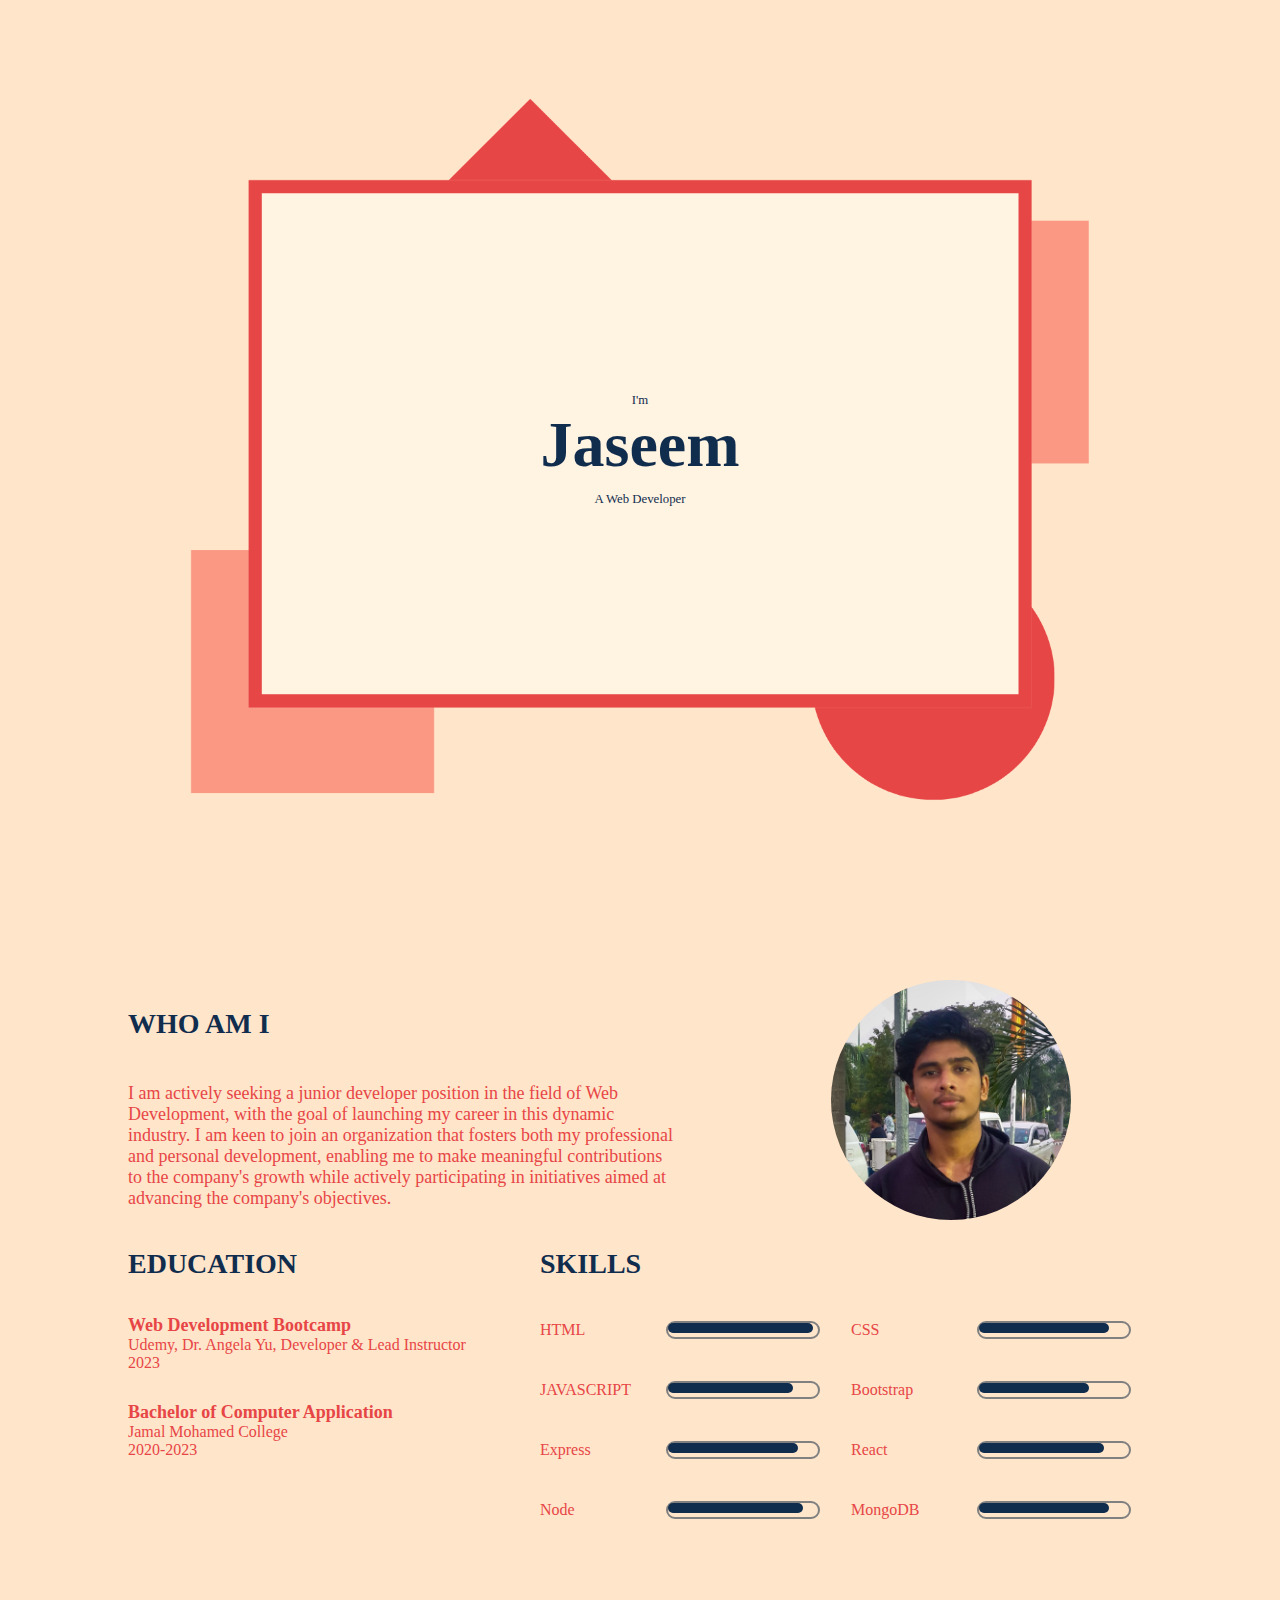
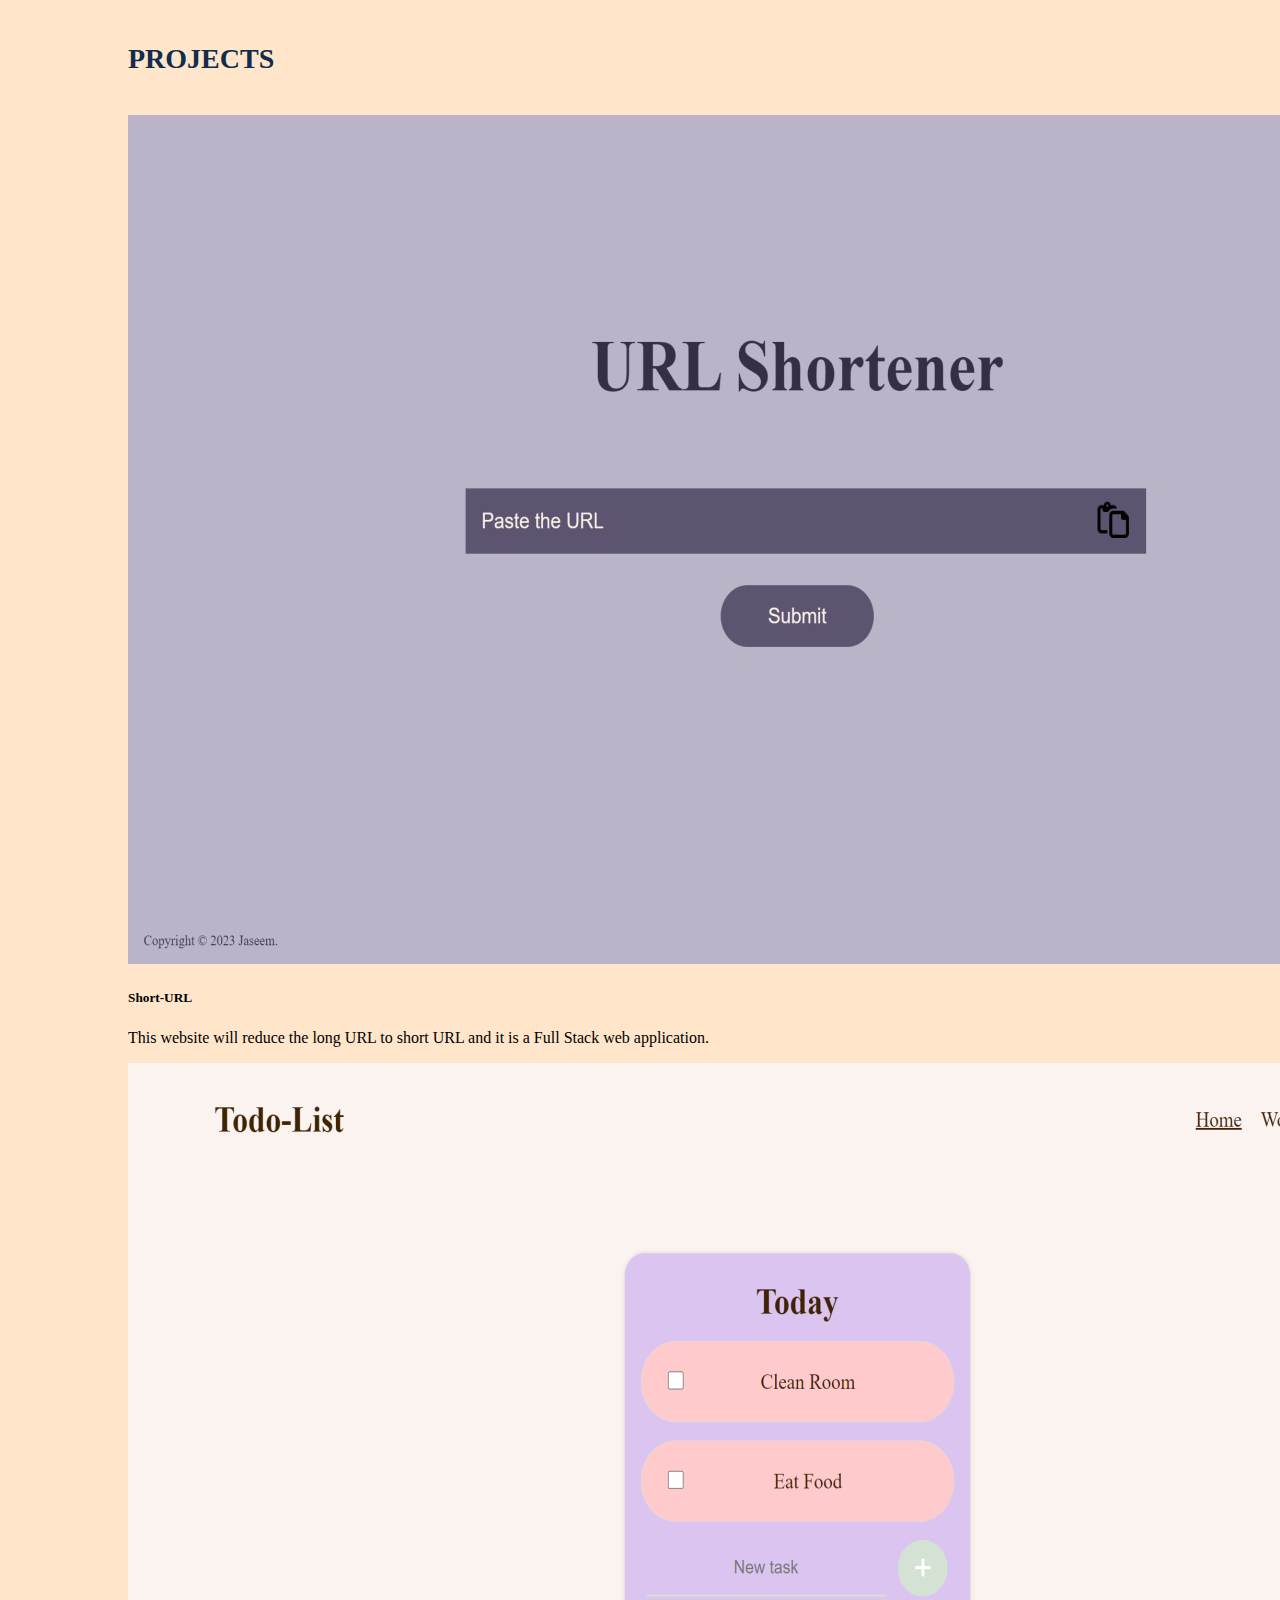
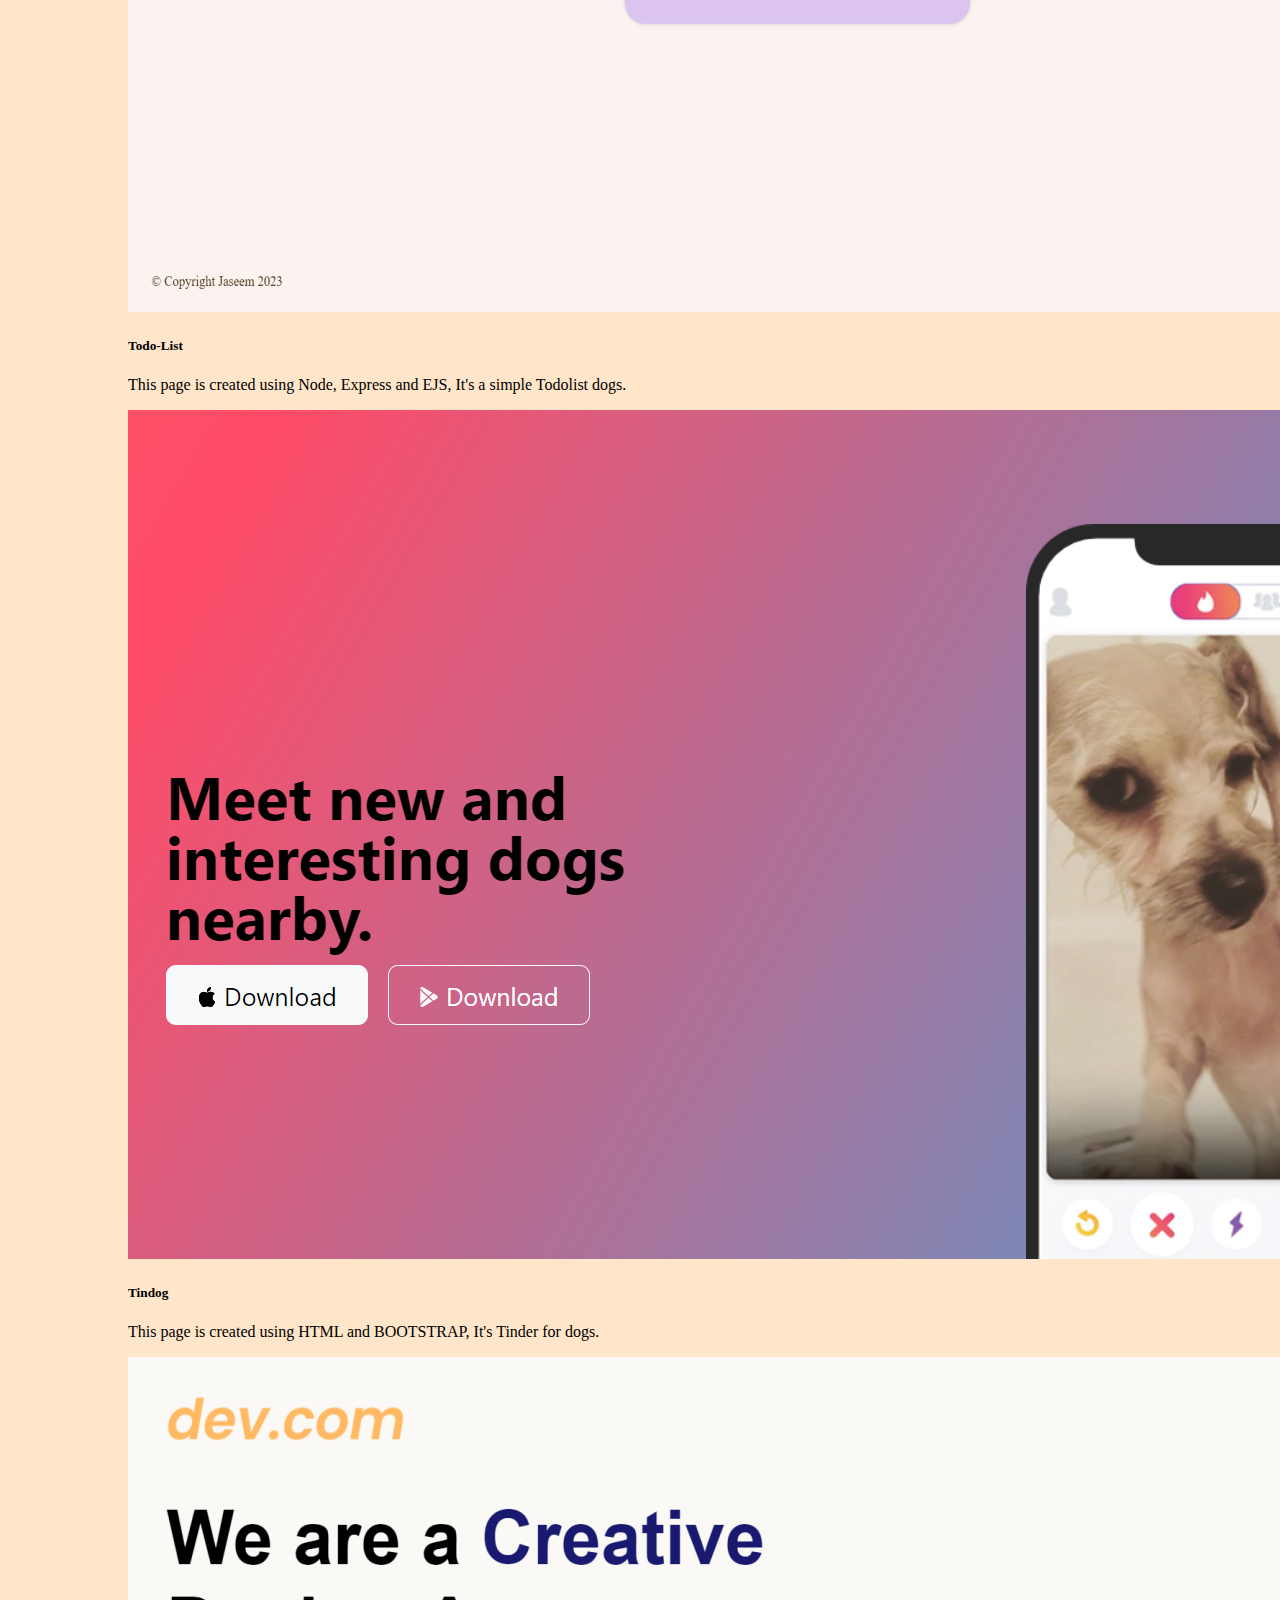
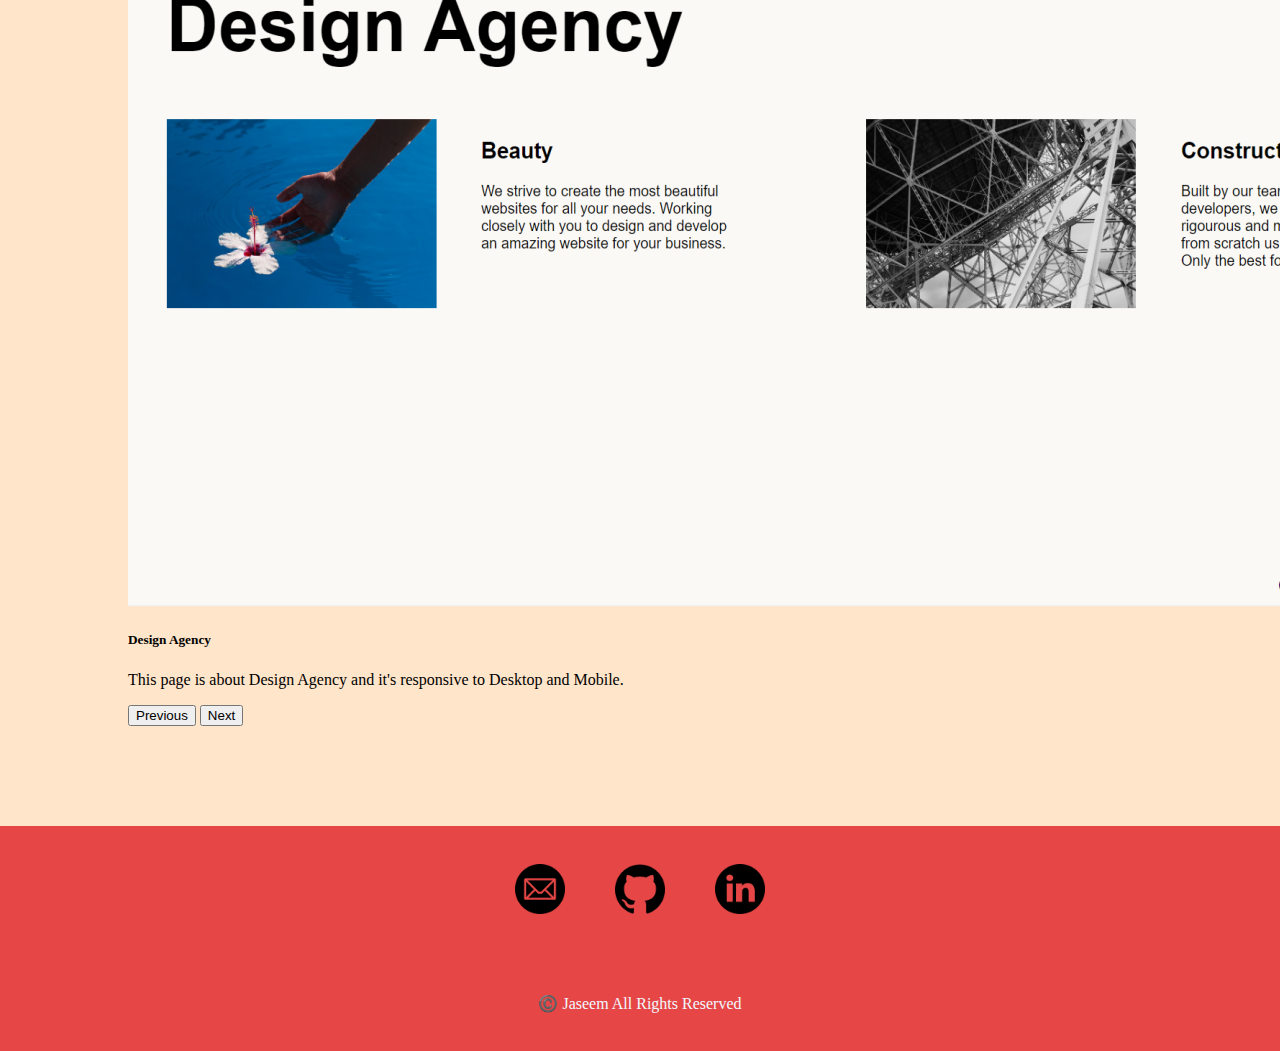
==== commit 4466c56c: "update profile" ====
--- a/index.html
+++ b/index.html
@@ -17,7 +17,7 @@
       rel="stylesheet"
     />
     <link rel="stylesheet" href="./style.css" />
-    <link rel="shortcut icon" href="img/favicon.png" type="image/x-icon" />
+    <link rel="shortcut icon" href="img/favicon.ico" type="image/x-icon" />
   </head>
   <body>
     <section class="container-one">
@@ -42,7 +42,7 @@
         <h2 class="sub-heading about-me-heading">WHO AM I</h2>
 
         <div class="profile">
-          <img src="./img/profile.jpeg" alt="profile" class="profile-photo" />
+          <img src="./img/profile.jpg" alt="profile" class="profile-photo" />
         </div>
 
         <div class="about-me">
